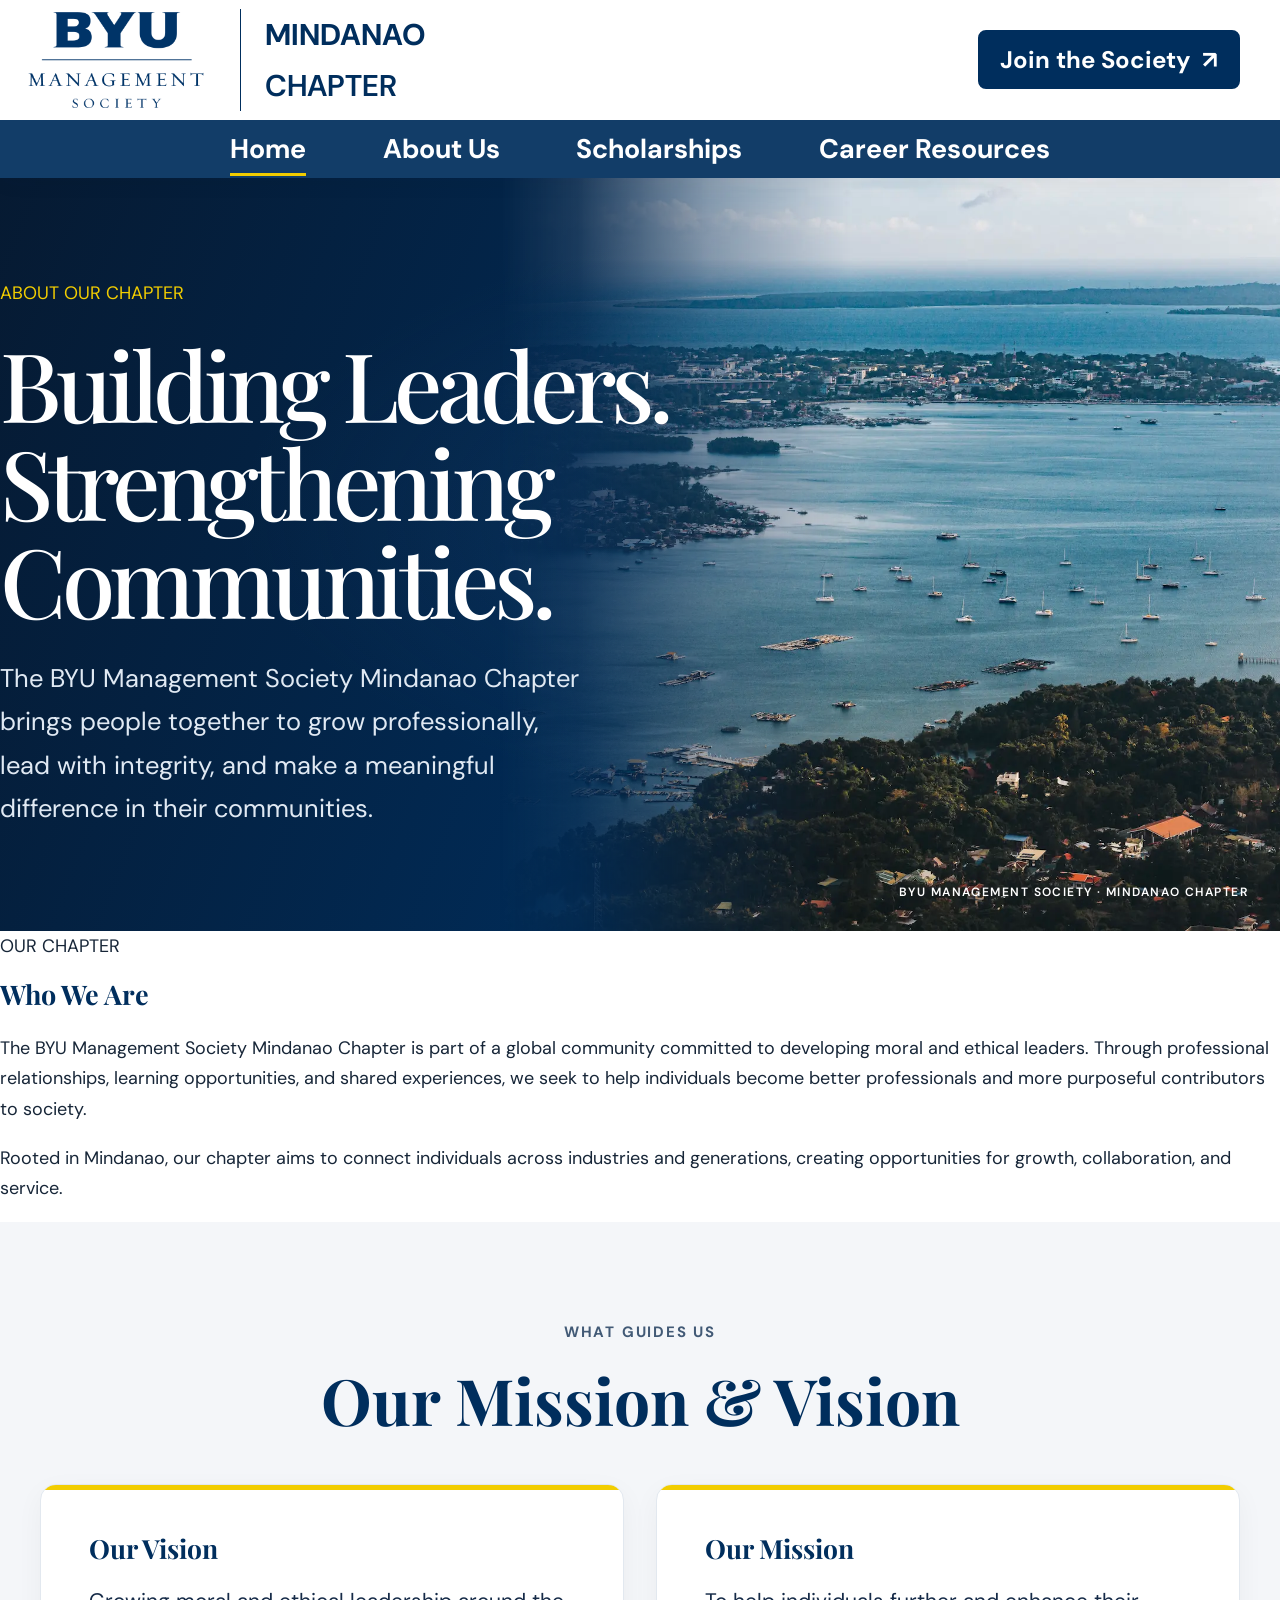
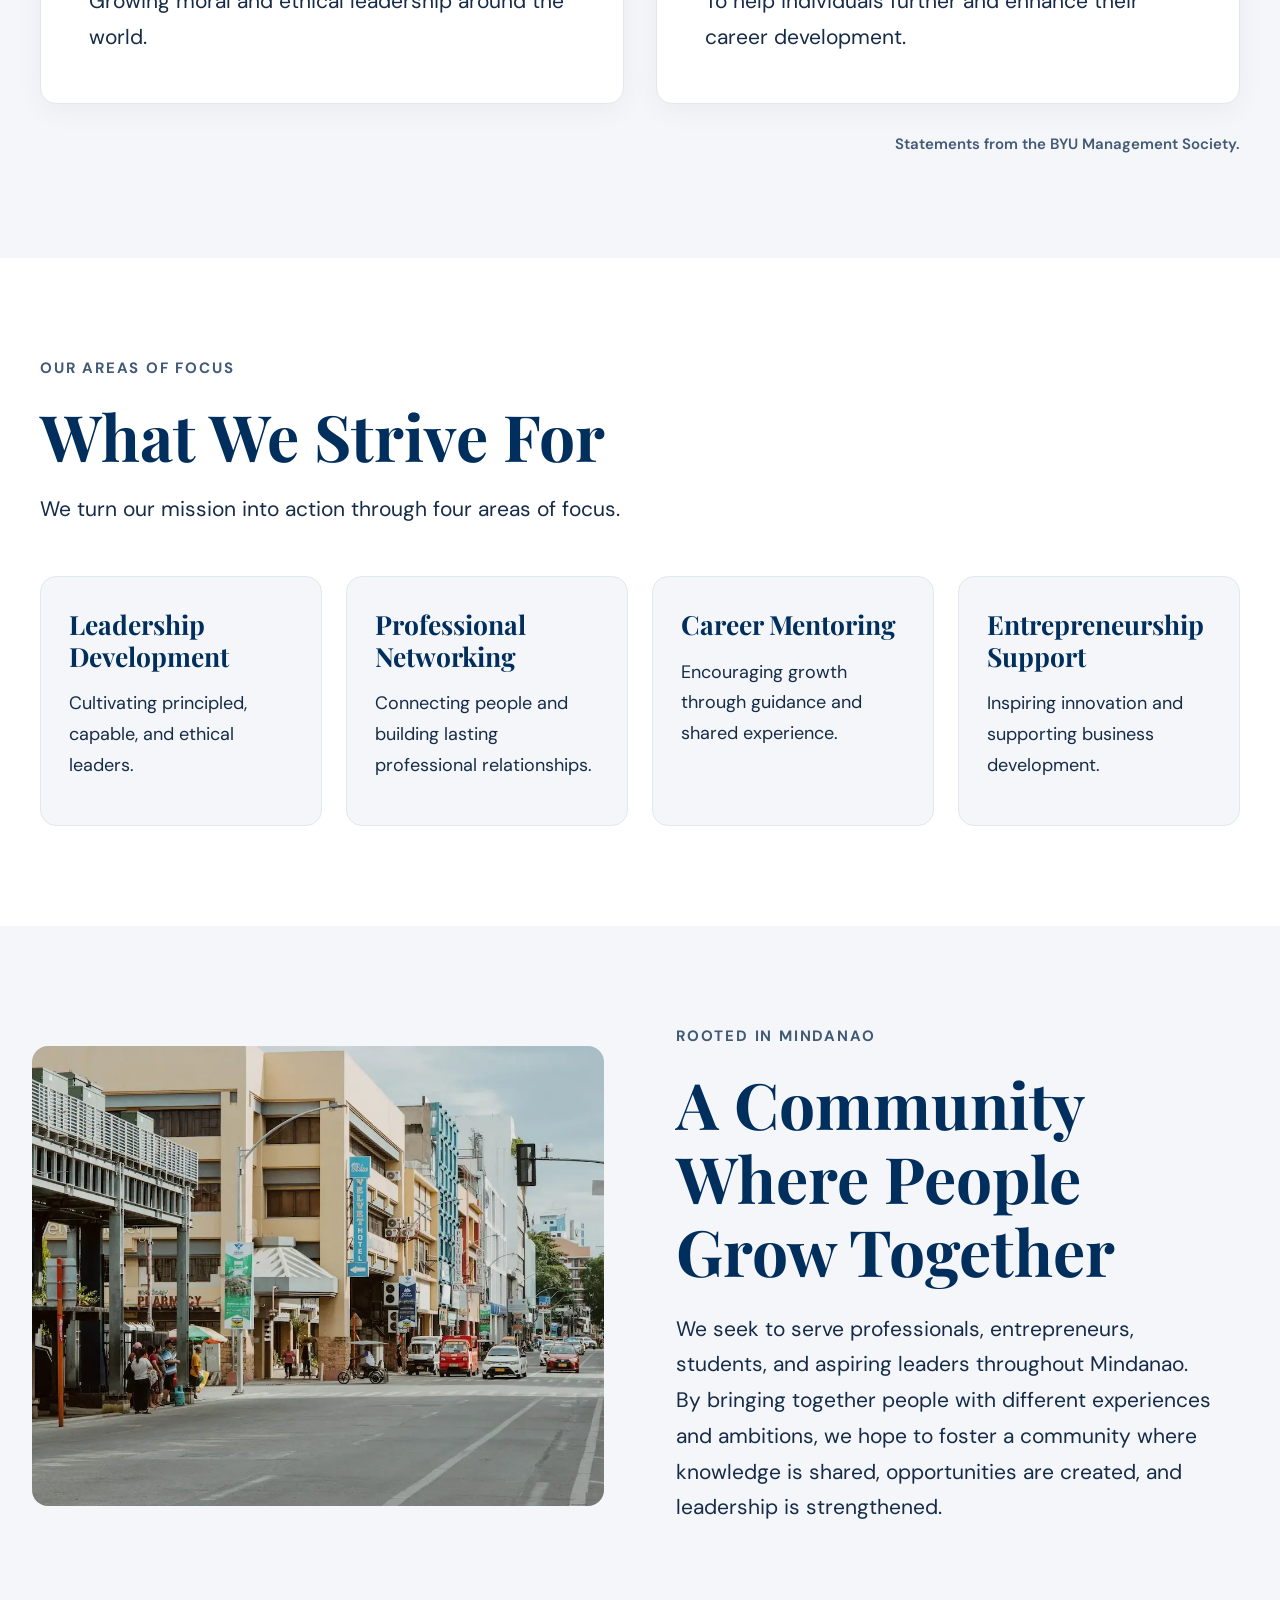
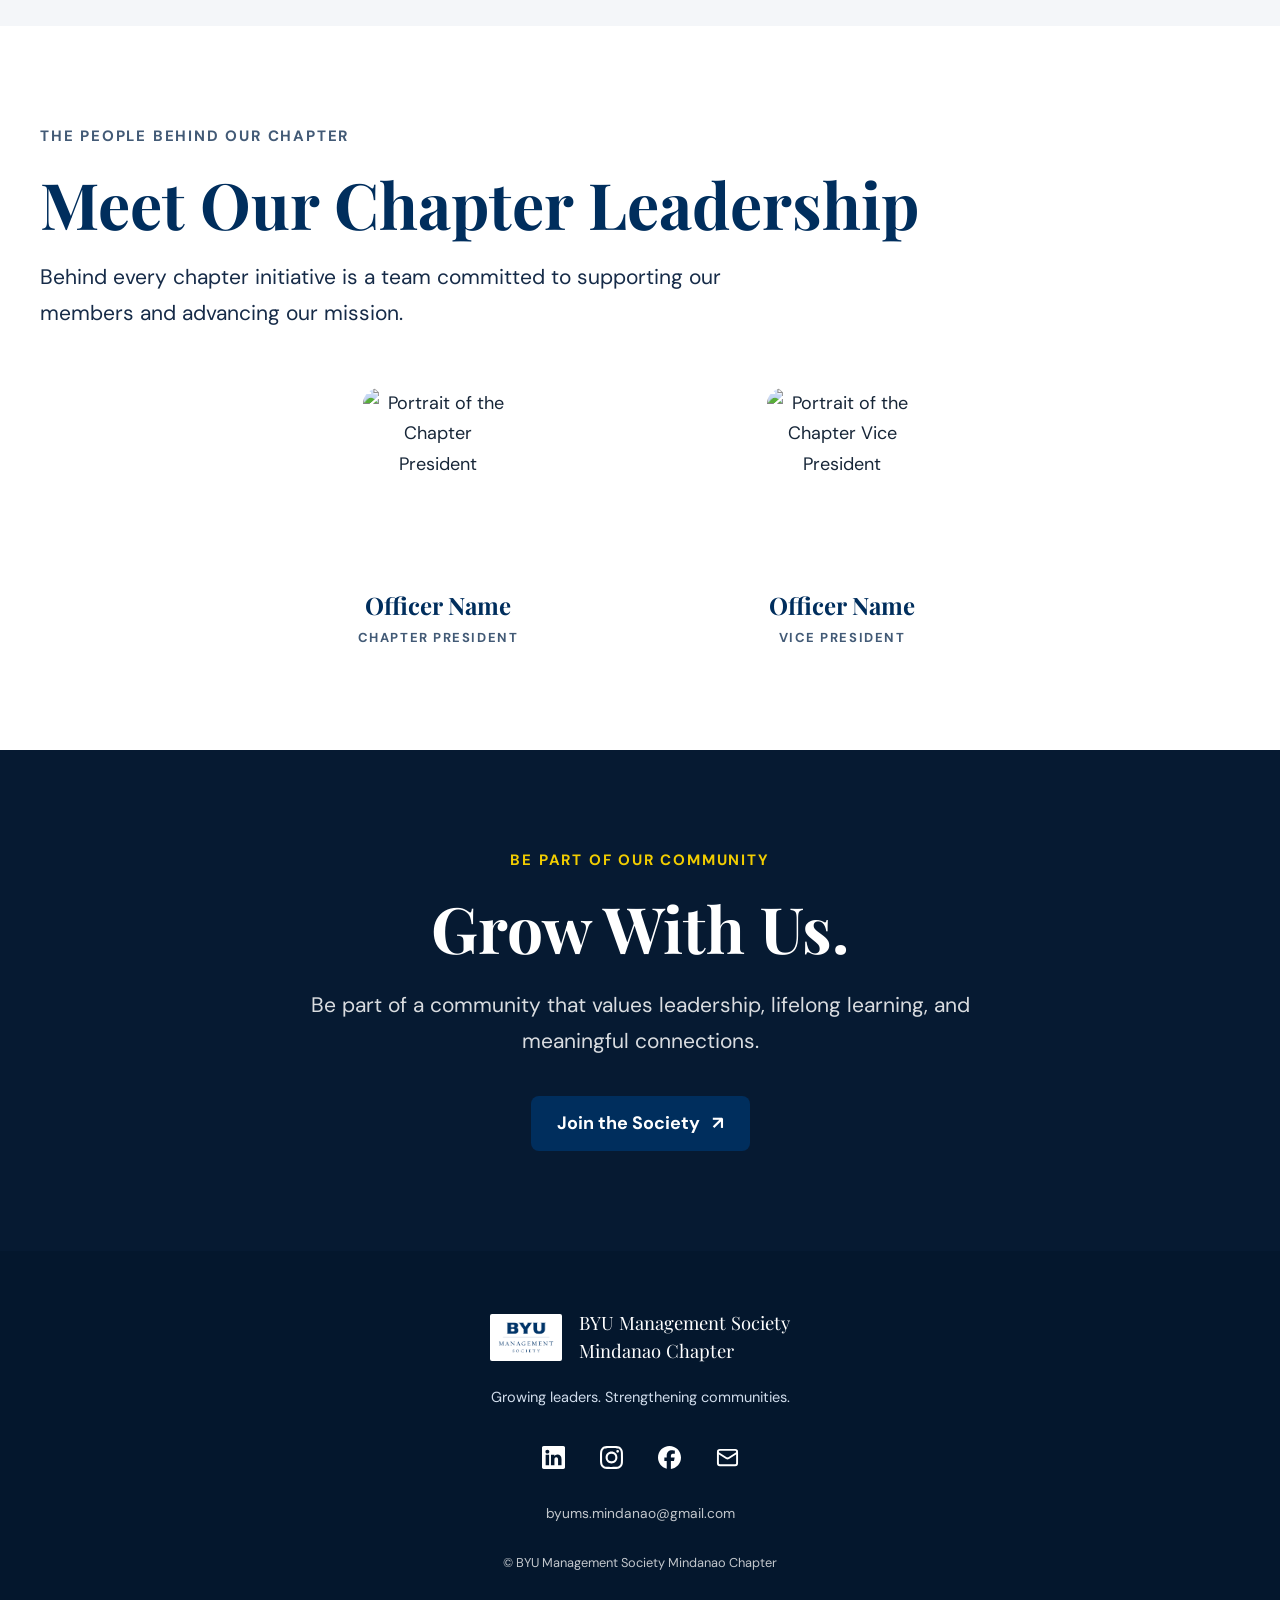
==== about.html @ 74b7713f "Updated About Us page" ====
<!DOCTYPE html>
<html lang="en">
<head>
    <meta charset="UTF-8">
    <meta name="viewport" content="width=device-width, initial-scale=1.0">
    <meta name="description" content="Learn about the BYU Management Society Mindanao Chapter, our mission, community, and leadership.">
    <meta name="author" content="BYU Management Society Mindanao Chapter">

    <title>About Us | BYU Management Society Mindanao Chapter</title>

    <link rel="preconnect" href="https://fonts.googleapis.com">
    <link rel="preconnect" href="https://fonts.gstatic.com" crossorigin>
    <link href="https://fonts.googleapis.com/css2?family=DM+Sans:wght@400;500;600;700&family=Playfair+Display:wght@500;600;700&display=swap" rel="stylesheet">

    <link rel="stylesheet" href="css/style.css">
    <link rel="stylesheet" href="css/about.css">
</head>

<body>

    <header class="site-header">

    <!-- BRAND ROW -->
    <div class="nav-container">
      <div class="brand-row">

        <a class="brand" href="index.html" aria-label="Mindanao Chapter home">
          <img
            src="assets/management-society-blue-vertical.png"
            alt="BYU Management Society"
            width="132"
          >
        </a>

        <div class="chapter-identity" aria-label="Mindanao Chapter">
          <span class="chapter-name">MINDANAO</span>
          <span class="chapter-label">CHAPTER</span>
        </div>

        <a
          class="button button-primary join-button"
          href="https://byumsasiapacific.com/join/"
          target="_blank"
          rel="noopener noreferrer"
        >
          Join the Society
          <span class="button-arrow" aria-hidden="true">↗</span>
        </a>

      </div>
    </div>

    <!-- NAVIGATION ROW -->
    <div class="navigation-bar">
      <div class="container">
        <nav class="main-nav" aria-label="Main navigation">
          <a href="index.html" aria-current="page">Home</a>
          <a href="about.html">About Us</a>
          <a href="scholarships.html">Scholarships</a>
          <a href="resources.html">Career Resources</a>
        </nav>
      </div>
    </div>

  </header>
    <main>

        <!-- ABOUT HERO -->
        <section class="about-hero" aria-labelledby="about-hero-title">
            <div class="about-hero-content">
                <p class="section-eyebrow">ABOUT OUR CHAPTER</p>

                <h1 id="about-hero-title">
                    Building Leaders. Strengthening Communities.
                </h1>

                <p>
                    The BYU Management Society Mindanao Chapter brings people
                    together to grow professionally, lead with integrity,
                    and make a meaningful difference in their communities.
                </p>
            </div>

            <figure class="about-hero-image">
                <img
                    src="assets/about-us-hero.webp"
                    alt="Aerial view of a coastal city with boats along the shoreline"
                    width="1920"
                    height="1280"
                    fetchpriority="high"
                >

                <figcaption>
                    BYU MANAGEMENT SOCIETY · MINDANAO CHAPTER
                </figcaption>
            </figure>
        </section>

        <!-- WHO WE ARE -->
        <section class="who-we-are" aria-labelledby="who-we-are-title">
            <div class="who-we-are-content">
                <p class="section-eyebrow">OUR CHAPTER</p>

                <h2 id="who-we-are-title">Who We Are</h2>

                <p>
                    The BYU Management Society Mindanao Chapter is part of a global
                    community committed to developing moral and ethical leaders.
                    Through professional relationships, learning opportunities,
                    and shared experiences, we seek to help individuals become
                    better professionals and more purposeful contributors to society.
                </p>

                <p>
                    Rooted in Mindanao, our chapter aims to connect individuals
                    across industries and generations, creating opportunities
                    for growth, collaboration, and service.
                </p>
            </div>
        </section>

        <!-- MISSION & VISION -->
        <section class="mission-vision" aria-labelledby="mission-vision-title">
            <div class="mission-vision-heading">
                <p class="section-eyebrow">WHAT GUIDES US</p>

                <h2 id="mission-vision-title">Our Mission &amp; Vision</h2>
            </div>

            <div class="mission-vision-grid">

                <article class="mission-card">
                    <h3>Our Vision</h3>

                    <p>
                        Growing moral and ethical leadership around the world.
                    </p>
                </article>

                <article class="vision-card">
                    <h3>Our Mission</h3>

                    <p>
                        To help individuals further and enhance their career development.
                    </p>
                </article>

            </div>

            <p class="mission-vision-attribution">
                Statements from the BYU Management Society.
            </p>
        </section>

        <!-- WHAT WE STRIVE FOR -->
        <section class="chapter-focus" aria-labelledby="chapter-focus-title">
            <div class="chapter-focus-heading">
                <p class="section-eyebrow">OUR AREAS OF FOCUS</p>

                <h2 id="chapter-focus-title">What We Strive For</h2>

                <p>
                    We turn our mission into action through four areas of focus.
                </p>
            </div>

            <div class="chapter-focus-grid">

                <article class="focus-card">
                    <h3>Leadership Development</h3>

                    <p>
                        Cultivating principled, capable, and ethical leaders.
                    </p>
                </article>

                <article class="focus-card">
                    <h3>Professional Networking</h3>

                    <p>
                        Connecting people and building lasting professional relationships.
                    </p>
                </article>

                <article class="focus-card">
                    <h3>Career Mentoring</h3>

                    <p>
                        Encouraging growth through guidance and shared experience.
                    </p>
                </article>

                <article class="focus-card">
                    <h3>Entrepreneurship Support</h3>

                    <p>
                        Inspiring innovation and supporting business development.
                    </p>
                </article>

            </div>
        </section>

        <!-- OUR COMMUNITY -->
        <section class="our-community" aria-labelledby="community-title">
            <div class="community-image">
                <img
                    src="assets/our-community.webp"
                    alt="A bustling urban street scene in Davao City, Philippines"
                    width="1200"
                    height="800"
                    loading="lazy"
                >
            </div>

            <div class="community-content">
                <p class="section-eyebrow">ROOTED IN MINDANAO</p>

                <h2 id="community-title">
                    A Community Where People Grow Together
                </h2>

                <p>
                    We seek to serve professionals, entrepreneurs, students,
                    and aspiring leaders throughout Mindanao. By bringing
                    together people with different experiences and ambitions,
                    we hope to foster a community where knowledge is shared,
                    opportunities are created, and leadership is strengthened.
                </p>
            </div>
        </section>

        <!-- CHAPTER LEADERSHIP -->
        <section class="chapter-leadership" aria-labelledby="leadership-title">
            <div class="leadership-heading">
                <p class="section-eyebrow">THE PEOPLE BEHIND OUR CHAPTER</p>

                <h2 id="leadership-title">Meet Our Chapter Leadership</h2>

                <p>
                    Behind every chapter initiative is a team committed to
                    supporting our members and advancing our mission.
                </p>
            </div>

            <div class="leadership-grid">

                <article class="officer-card">
                    <img
                        src="assets/officer-president.webp"
                        alt="Portrait of the Chapter President"
                        width="600"
                        height="750"
                        loading="lazy"
                    >

                    <h3>Officer Name</h3>

                    <p class="officer-position">CHAPTER PRESIDENT</p>
                </article>

                <article class="officer-card">
                    <img
                        src="assets/officer-vice-president.webp"
                        alt="Portrait of the Chapter Vice President"
                        width="600"
                        height="750"
                        loading="lazy"
                    >

                    <h3>Officer Name</h3>

                    <p class="officer-position">VICE PRESIDENT</p>
                </article>

            </div>
        </section>

        <!-- JOIN CTA -->
        <section class="about-cta" aria-labelledby="about-cta-title">
            <div class="about-cta-content">
                <p class="section-eyebrow">BE PART OF OUR COMMUNITY</p>

                <h2 id="about-cta-title">Grow With Us.</h2>

                <p>
                    Be part of a community that values leadership,
                    lifelong learning, and meaningful connections.
                </p>

                <a
                    class="button button-primary"
                    href="https://byumsasiapacific.com/join/"
                    target="_blank"
                    rel="noopener noreferrer"
                >
                    Join the Society
                    <span class="button-arrow" aria-hidden="true">↗</span>
                </a>
            </div>
        </section>

    </main>

    <!-- SHARED SITE FOOTER -->
    <footer class="site-footer">
        <div class="container footer-content">

            <a class="footer-brand" href="index.html">
                <img
                    src="assets/management-society-blue-vertical.png"
                    alt=""
                    width="100"
                    loading="lazy"
                >

                <span>
                    BYU Management Society<br>
                    Mindanao Chapter
                </span>
            </a>

            <p class="footer-message">
                Growing leaders. Strengthening communities.
            </p>

            <div class="social-links" aria-label="Social media and contact">

                <a
                    href="https://www.linkedin.com/company/mindanao-chapter-byu-management-society/"
                    target="_blank"
                    rel="noopener noreferrer"
                    aria-label="LinkedIn"
                    title="LinkedIn"
                >
                    <img src="assets/icons/linkedin.svg" alt="" width="24" height="24">
                </a>

                <a
                    href="https://www.instagram.com/byums.mindanao/"
                    target="_blank"
                    rel="noopener noreferrer"
                    aria-label="Instagram"
                    title="Instagram"
                >
                    <img src="assets/icons/instagram.svg" alt="" width="24" height="24">
                </a>

                <a
                    href="https://www.facebook.com/profile.php?id=61593278332912"
                    target="_blank"
                    rel="noopener noreferrer"
                    aria-label="Facebook"
                    title="Facebook"
                >
                    <img src="assets/icons/facebook.svg" alt="" width="24" height="24">
                </a>

                <a
                    href="mailto:byums.mindanao@gmail.com"
                    aria-label="Email the Mindanao Chapter"
                    title="Email"
                >
                    <img src="assets/icons/mail.svg" alt="" width="24" height="24">
                </a>

            </div>

            <p class="footer-email">
                <a href="mailto:byums.mindanao@gmail.com">
                    byums.mindanao@gmail.com
                </a>
            </p>

            <p class="copyright">
                © <span id="current-year"></span>
                BYU Management Society Mindanao Chapter
            </p>

        </div>
    </footer>

</body>
</html>
---- css/style.css ----
/* 
   1. DESIGN FOUNDATION
*/

@import url('https://fonts.googleapis.com/css2?family=DM+Sans:wght@400;500;600;700&family=Playfair+Display:wght@500;600;700;800&display=swap');

:root {
    /* Brand colors */
    --color-navy: #002E5D;
    --color-deep-navy: #061A32;
    --color-light-navy: #123D68;
    --color-gold: #F2CD00;
    --color-light-accent-blue: #5B7F95;

    /* Text colors */
    --color-text: #172638;
    --color-muted: #162b48;
    --color-slate: #425A76;
    --color-white: #FFFFFF;

    /* Backgrounds and borders */
    --color-background: #FFFFFF;
    --color-light-background: #F4F6F9;
    --color-pale-blue: #EDF3F8;
    --color-border: #E2E8EF;

    /* Typography */
    --font-body: 'DM Sans', sans-serif;
    --font-heading: 'Playfair Display', serif;

    /* Layout */
    --container-width: 1200px;
    --page-gutter: 32px;

    /* Shape and motion */
    --radius-small: 8px;
    --radius-medium: 16px;
    --transition: 220ms ease;
}


/* 
   2. GLOBAL RESET
    */

*,
*::before,
*::after {
    box-sizing: border-box;
}

html {
    scroll-behavior: smooth;
}

body {
    margin: 0;
    background: var(--color-background);
    color: var(--color-text);
    font-family: var(--font-body);
    font-size: 18px;
    line-height: 1.7;
    -webkit-font-smoothing: antialiased;
}

img {
    display: block;
    max-width: 100%;
    height: auto;
}

a {
    color: inherit;
    text-decoration: none;
}

button,
input,
textarea,
select {
    font: inherit;
}

button,
a {
    -webkit-tap-highlight-color: transparent;
}

h1,
h2,
h3,
h4,
h5,
h6 {
    margin-top: 0;
    color: var(--color-navy);
    font-family: var(--font-heading);
    font-weight: 700;
    line-height: 1.15;
}

p {
    margin-top: 0;
}

::selection {
    background: var(--color-gold);
    color: var(--color-deep-navy);
}


/* 
   3. SHARED LAYOUT
 */

.container {
    width: min(
        var(--container-width),
        calc(100% - var(--page-gutter) * 2)
    );
    margin-inline: auto;
}

.section {
    padding-block: 100px;
}

.eyebrow,
.section-number,
.section-label,
.section-kicker,
.card-kicker,
.marker-label {
    font-family: var(--font-body);
    font-size: 15px;
    font-weight: 700;
    line-height: 1.4;
    letter-spacing: 0.12em;
    text-transform: uppercase;
}

.section-heading {
    margin-bottom: 24px;
    font-size: clamp(3rem, 5vw, 4rem);
}

.section-heading-description {
    max-width: 760px;
    color: var(--color-muted);
    font-size: 21px;
    line-height: 1.7;
}


/* 
   4. SHARED BUTTONS AND LINKS
*/

.button {
    display: inline-flex;
    align-items: center;
    justify-content: center;
    gap: 12px;
    min-height: 54px;
    padding: 14px 24px;
    border: 2px solid transparent;
    border-radius: var(--radius-small);
    font-size: 18px;
    font-weight: 700;
    line-height: 1.3;
    text-align: center;
    cursor: pointer;
    transition:
        background-color var(--transition),
        color var(--transition),
        border-color var(--transition),
        transform var(--transition);
}

.button:hover {
    transform: translateY(-2px);
}

.button:focus-visible,
a:focus-visible,
button:focus-visible {
    outline: 3px solid var(--color-gold);
    outline-offset: 4px;
}

.button-primary {
    background: var(--color-navy);
    color: var(--color-white);
}

.button-primary:hover {
    background: var(--color-light-navy);
}

.button-light {
    background: var(--color-white);
    color: var(--color-navy);
}

.button-light:hover {
    background: var(--color-pale-blue);
}

.button-arrow {
    display: inline-block;
    transition: transform var(--transition);
}

.button:hover .button-arrow {
    transform: translateX(4px);
}

.text-link,
.hero-text-link {
    display: inline-flex;
    align-items: center;
    gap: 8px;
    font-size: 18px;
    font-weight: 700;
    text-underline-offset: 5px;
    text-decoration-thickness: 2px;
}

.text-link {
    color: var(--color-navy);
    text-decoration: underline;
}

.text-link:hover {
    color: var(--color-light-navy);
}

/* 
   5. SITE HEADER & NAVIGATION
 */

.site-header {
  position: sticky;
  top: 0;
  z-index: 100;
  background: #FFFF;
  box-shadow: 0 3px 22px rgba(6, 26, 50, 0.055);
}

.nav-container {
    width: 100%;
    max-width: none;
    margin: 0;
    padding-left: 16px;
    padding-right: 40px;

    display: flex;
    align-items: center;
}

/* Brand logo — desktop size intentionally large */
.brand {
    display: flex;
    flex: 0 1 auto;
    align-items: center;
    min-width: 0;
}

.brand img {
    width: 200px;
    max-width: 100%;
    height: auto;
    object-fit: contain;
    object-position: center;
}

/* Main navigation */
.main-nav {
    display: flex;
    align-items: center;
    justify-content: center;
    gap: clamp(40px, 6vw, 80px);
}



.main-nav a {
    position: relative;
    display: inline-flex;
    align-items: center;
    padding-block: 10px;
    color: var(--color-white);
    font-family: var(--font-body);
    font-size: 27px;
    font-weight: 700;
    line-height: 1.4;
    white-space: nowrap;
    transition: color var(--transition);
}

/* Gold animated underline bars — KEEP THESE */
.main-nav a::after {
    position: absolute;
    right: 0;
    bottom: 2px;
    left: 0;
    height: 3px;
    background: var(--color-gold);
    content: "";
    transform: scaleX(0);
    transform-origin: left;
    transition: transform var(--transition);
}

.main-nav a:hover,
.main-nav a:focus-visible,
.main-nav a[aria-current="page"] {
    color: var(--color-white);
}

.main-nav a:hover::after,
.main-nav a:focus-visible::after,
.main-nav a[aria-current="page"]::after {
    transform: scaleX(1);
}

/* Join button in the navigation */
.join-button {
    display: inline-flex;
    flex: 0 0 auto;
    align-items: center;
    justify-content: center;
    min-height: 48px;
    padding: 12px 20px;
    border: 2px solid var(--color-navy);
    border-radius: var(--radius-small);
    background: var(--color-navy);
    color: var(--color-white);
    font-family: var(--font-body);
    font-size: 24px;
    font-weight: 700;
    line-height: 1.3;
    text-align: center;
    white-space: nowrap;
    transition:
        background-color var(--transition),
        color var(--transition),
        border-color var(--transition),
        transform var(--transition);
}

.join-button:hover {
    transform: translateY(-2px);
    border-color: var(--color-gold);
    background: var(--color-gold);
    color: var(--color-deep-navy);
}

.brand-row {
    display: flex;
    align-items: center;
    width: 100%;
}

.chapter-identity {
    display: flex;
    flex-direction: column;
}

.join-button {
    margin-left: auto;
}

.navigation-bar {
    background: var(--color-light-navy);
}

.chapter-identity {
    display: flex;
    flex-direction: column;
    border-left: 1px solid var(--color-navy);
    padding-left: 24px;
    margin-left: 24px;
    height: 100%;
}

.chapter-name {
    font-size: 30px;
    font-weight: 700;
    color: var(--color-navy);
}

.chapter-label {
    font-size: 30px;
    font-weight: 600;
    color: var(--color-navy);
}
/* 
   6. HERO SECTION
 */



/* HERO */

.hero {
    position: relative;
    isolation: isolate;
    overflow: hidden;
    background:
        radial-gradient(
            ellipse at 77% 43%,
            rgba(34, 76, 118, 0.35),
            transparent 54%
        ),
        linear-gradient(
            112deg,
            var(--color-deep-navy) 0%,
            var(--color-navy) 65%,
            #0A2C50 100%
        );
    color: var(--color-white);
}

.hero-layout {
    position: relative;
    display: flex;
    align-items: center;
    min-height: 670px;
    padding-block: 70px;
}

.hero-content {
    position: relative;
    z-index: 2;
    width: 65%;
    min-width: 0;
    padding-block: 18px;
    animation: hero-enter 0.75s ease both;
}

.hero .eyebrow {
    margin-bottom: 27px;
    color: var(--color-gold);
}

.hero h1 {
    display: flex;
    flex-direction: column;
    align-items: flex-start;
    margin: 0;
    color: var(--color-white);
    font-family: var(--font-heading);
    font-size: clamp(4.5rem, 8.1vw, 7.5rem);
    font-weight: 500;
    line-height: 0.99;
    letter-spacing: -0.065em;
    overflow-wrap: break-word;
}

.hero h1 span {
    display: block;
}



.hero-tagline {
    max-width: 580px;
    margin: 28px 0 0;
    color: var(--color-white);
    font-size: clamp(1.25rem, 2vw, 1.7rem);
    font-weight: 600;
    line-height: 1.45;
}

.hero-tagline {
  color: var(--color-white);
}

.hero-tagline span {
  color: var(--color-gold);
}


.hero-description {
    max-width: 580px;
    margin: 23px 0 31px;
    color: #E0E9F3;
    font-size: 1.6rem;
    line-height: 1.8;
}

.hero-actions {
    display: flex;
    flex-wrap: wrap;
    align-items: center;
    gap: 24px;
    margin-top: 0;
}

.hero .button-light {
    font-size: 1.35rem;
    padding: 17px 28px;
}

.hero .button-primary {
    background: var(--color-gold);
    color: var(--color-deep-navy);
}

.hero .button-primary:hover {
    border-color: var(--color-white);
    background: var(--color-white);
    color: var(--color-deep-navy);
}

.hero .button-light {
    transition:
        background-color 220ms ease,
        color 220ms ease,
        border-color 220ms ease,
        box-shadow 220ms ease;
}

.hero .button-light:hover {
    background-color: var(--color-deep-navy);
    border-color: var(--color-gold);
    color: var(--color-gold);
    box-shadow: 0 0 18px rgba(212, 175, 55, 0.3);
}

.hero-text-link {
    display: inline-flex;
    align-items: center;
    gap: 9px;
    min-height: 48px;
    color: var(--color-white);
    font-size: 1.35rem;
    font-weight: 600;
    transition: color 0.2s ease;
}

.hero-text-link span {
    transition: transform 220ms ease;
}

.hero-text-link:hover {
    color: var(--color-gold);
}

.hero-text-link:hover span {
    transform: translateX(4px);
}
/* Mount Apo artwork */

.hero-visual {
    position: absolute;
    inset-block: 0;
    right: -32px;
    z-index: 1;
    width: 61%;
    overflow: hidden;
    pointer-events: none;
}

.hero-visual img {
    width: 100%;
    height: 100%;
    object-fit: cover;
    object-position: center 45%;
    -webkit-mask-image: linear-gradient(
        to right,
        transparent 0%,
        rgba(0, 0, 0, 0.12) 10%,
        rgba(0, 0, 0, 0.65) 27%,
        #000000 45%
    );
    mask-image: linear-gradient(
        to right,
        transparent 0%,
        rgba(0, 0, 0, 0.12) 10%,
        rgba(0, 0, 0, 0.65) 27%,
        #000000 45%
    );
    -webkit-mask-size: 100% 100%;
    mask-size: 100% 100%;
}

/* Location label, when kept inside the hero */

.hero-location {
    position: absolute;
    right: 32px;
    bottom: 28px;
    z-index: 5;
    display: flex;
    align-items: center;
    gap: 12px;
    color: #FFFFFF;
    font-size: 0.72rem;
    font-weight: 600;
    letter-spacing: 0.12em;
    text-transform: uppercase;
    opacity: 1;
    visibility: visible;
}

.location-line {
    display: inline-block;
    flex-shrink: 0;
    width: 35px;
    height: 2px;
    background: var(--color-gold);
}


/* 
   7. INTRODUCTION SECTION
 */

.intro {
    background: var(--color-white);
}

.intro-layout {
    display: grid;
    grid-template-columns: minmax(0, 1fr) minmax(0, 1.1fr);
    align-items: center;
    gap: 72px;
}

.intro-copy {
    min-width: 0;
}

.intro .eyebrow,
.intro .section-label {
    margin-bottom: 20px;
    color: var(--color-slate);
}

.intro h2 {
    margin-bottom: 28px;
    color: var(--color-navy);
    font-size: clamp(3rem, 5vw, 4rem);
}

.intro-copy p {
    margin-bottom: 24px;
    color: var(--color-text);
    font-size: 26px;
    line-height: 1.75;
}

.intro-copy .text-link:hover {
    color: var(--color-gold);
}

.intro-copy p:last-child {
    margin-bottom: 0;
}

.intro-photo {
    min-width: 0;
}

.intro-photo img {
    width: 100%;
    height: auto;
    border-radius: var(--radius-medium);
    object-fit: cover;
}

.intro-photo figcaption {
    margin-top: 14px;
    color: #374151;
    font-size: 20px;
    line-height: 1.6;
}



/* 
   8. FEATURED SECTION & CARDS
*/

.featured {
    background: var(--color-light-background);
}

.section-heading {
    margin-bottom: 36px;
}

.featured .section-heading-description {
    margin-bottom: 52px;
    font-size: 28px;
    line-height: 1.6;
}


.feature-grid {
    display: grid;
    grid-template-columns: repeat(3, minmax(0, 1fr));
    gap: 32px;
}

.feature-card {
    display: flex;
    flex-direction: column;
    align-items: flex-start;
    min-width: 0;
    padding: 42px;
    border: 1px solid var(--color-border);
    border-radius: var(--radius-medium);
    background: var(--color-white);
    transition:
        transform var(--transition),
        box-shadow var(--transition),
        border-color var(--transition);
}

.card-icon {
    display: grid;
    width: 68px;
    height: 68px;
    margin-bottom: 30px;
    place-items: center;
    border-radius: var(--radius-small);
    background: var(--color-pale-blue);
    color: var(--color-navy);
}


.feature-card:hover {
    transform: translateY(-5px);
    border-color: var(--color-gold);
    box-shadow: 0 16px 36px rgb(6 26 50 / 9%);
}


.card-kicker {
    margin-bottom: 14px;
    color: var(--color-navy);
}

.feature-card h3 {
    margin-bottom: 18px;
    color: var(--color-navy);
    font-size: 32px;
    line-height: 1.2;
}

.feature-card p {
    margin-bottom: 24px;
    color: var(--color-text);
    font-size: 24px;
    line-height: 1.75;
}

.feature-card .text-link {
    margin-top: auto;
    font-size: 24px;
    font-weight: 600;
    gap: 10px;
}


.feature-card .text-link {
    margin-top: auto;
    transition:
        color 220ms ease,
        text-shadow 220ms ease;
}

.feature-card .text-link:hover {
    color: var(--color-gold);
    text-shadow: 0 0 10px rgb(242 205 0 / 45%);
}

/*
   9. SPOTLIGHT SECTION
 */

.spotlight {
    overflow: hidden;
    background: var(--color-deep-navy);
    color: var(--color-white);
}

/* Editorial heading */
.spotlight-heading {
    display: flex;
    align-items: flex-start;
    justify-content: space-between;
    gap: 32px;
    margin-bottom: 52px;
}

.spotlight-heading .spotlight-marker {
    margin: 28px 0 0;
    color: var(--color-gold);
}

.marker-label {
    display: inline-block;
    font-size: clamp(2rem, 4vw, 3.5rem);
    font-weight: 700;
    letter-spacing: 0.04em;
    line-height: 1;
    text-transform: uppercase;
}


.spotlight-heading > .eyebrow {
    display: flex;
    align-items: center;
    justify-content: flex-start;
    gap: 12px;
    margin-right: 0;
    text-align: left;
    color: var(--color-white);
    font-size: clamp(3rem, 5vw, 4.5rem);
    font-weight: 700;
    letter-spacing: 0.04em;
    line-height: 1.2;
}

.spotlight-heading > .eyebrow::before {
    content: "";
    display: inline-block;
    flex: 0 0 42px;
    height: 3px;
    background: var(--color-gold);
}


.spotlight-heading .spotlight-marker {
    transform: translateY(130px);
}

/* Main two-column composition */
.spotlight-layout {
    display: grid;
    grid-template-columns: minmax(0, 0.9fr) minmax(0, 1fr);
    align-items: center;
    width: 100%;
    margin-inline: auto;
    gap: 72px;
}

.spotlight-image {
    min-width: 0;
}

.spotlight-image img {
    display: block;
    width: 100%;
    height: auto;
    border-radius: var(--radius-medium);
    object-fit: cover;
}

/* Scholarship copy */
.spotlight-copy {
    min-width: 0;
}

.spotlight h2 {
    margin-bottom: 24px;
    color: var(--color-white);
    font-size: clamp(3rem, 5vw, 4rem);
    line-height: 1.12;
}

.spotlight h2 span {
    color: var(--color-gold);
}

.spotlight-copy p {
    margin-bottom: 28px;
    color: var(--color-white);
    font-size: 1.375rem;
    line-height: 1.8;
}

/* Refined CTA using the existing button styles */
.spotlight-copy .button {
    margin-top: 4px;
    transition:
        transform 220ms ease,
        box-shadow 220ms ease;
}

.spotlight-copy .button:hover {
    transform: translateY(-2px);
}

/* Responsive adjustments */
@media (max-width: 900px) {
    .spotlight-layout {
        gap: 40px;
    }

    .spotlight-heading {
        margin-bottom: 40px;
    }

    .spotlight-copy p {
        font-size: 1rem;
        line-height: 1.75;
    }
}

@media (max-width: 640px) {
    .spotlight-heading {
        gap: 20px;
        margin-bottom: 32px;
    }

    .spotlight-heading .spotlight-marker {
        margin-top: 12px;
    }

    .marker-label {
        font-size: clamp(1.25rem, 5vw, 2rem);
        letter-spacing: 0.02em;
    }

    .spotlight-heading > .eyebrow {
        max-width: 55%;
        font-size: clamp(1.25rem, 5vw, 1.8rem);
    }

    .spotlight-layout {
        grid-template-columns: minmax(0, 1fr);
        gap: 32px;
    }

    .spotlight h2 {
        margin-bottom: 20px;
        font-size: clamp(2.25rem, 9vw, 3rem);
    }

    .spotlight-copy p {
        margin-bottom: 24px;
    }
}

@media (prefers-reduced-motion: reduce) {
    .spotlight-copy .button {
        transition: none;
    }

    .spotlight-copy .button:hover {
        transform: none;
    }
}
.spotlight-copy .button-primary:hover {
    background-color: var(--color-gold);
    color: var(--color-deep-navy);
}


/* EDUCATION SECTION */
.education-section {
    overflow: hidden;
    background: var(--color-deep-navy);
    color: var(--color-white);
}

.education-layout {
    display: grid;
    grid-template-columns: 50px minmax(0, 1.15fr) minmax(0, 0.9fr);
    align-items: center;
    gap: 48px;
}
.education-section {
    padding-block: 120px;
}

.education-image img {
    display: block;
    width: 100%;
    height: 520px;
    object-fit: cover;
    border-radius: var(--radius-medium);
}

.education-marker {
    display: flex;
    flex-direction: column;
    align-items: center;
    margin-left: -50px;
    color: var(--color-gold);
    font-size: clamp(2rem, 3.5vw, 3.5rem);
    font-weight: 800;
    line-height: 0.95;
    text-shadow: 0 4px 18px rgba(242, 205, 0, 0.18);
    opacity: 0.82;
    gap: 16px;
}

.education-image,
.education-copy {
    min-width: 0;
}

.education-image img {
    display: block;
    width: 100%;
    height: auto;
    border-radius: var(--radius-medium);
    object-fit: cover;
}

.education-copy .eyebrow {
    color: var(--color-gold);
}

.education-copy h2 {
    margin-bottom: 24px;
    color: var(--color-white);
    font-size: clamp(3rem, 5vw, 4.5rem);
    line-height: 1.12;
}

.education-copy h2 span {
    color: var(--color-gold);
}

.education-copy p {
    margin-bottom: 28px;
    color: var(--color-white);
    font-size: 1.25rem;
    line-height: 1.8;
}

.education-copy .button-primary:hover {
    background-color: var(--color-gold);
    color: var(--color-deep-navy);
    border-color: var(--color-gold);
}

/* 
   10. CAREER SPOTLIGHT SECTION
*/

.career-spotlight {
    background: var(--color-pale-blue);
}

.career-layout {
    display: grid;
    grid-template-columns: 50px minmax(0, 1.15fr) minmax(0, 0.9fr);
    align-items: center;
    gap: 64px;
}
.career-image {
    min-width: 0;
}

.career-image img {
    width: 100%;
    height: auto;
    border-radius: var(--radius-medium);
    object-fit: cover;
}

.career-copy {
    min-width: 0;
}

.career-copy .eyebrow,
.career-copy .section-kicker {
    margin-left: 0;
    color: var(--color-slate);
}
.career-copy .eyebrow {
    display: flex;
    align-items: center;
    gap: 14px;
}

.career-copy .eyebrow::before {
    content: "";
    display: inline-block;
    flex: 0 0 42px;
    height: 3px;
    background: var(--color-gold);
}

.career-copy h2 {
    margin-bottom: 28px;
    color: var(--color-navy);
    font-size: clamp(3rem, 5vw, 4.5rem);
}

.career-copy p {
    margin-bottom: 24px;
    color: var(--color-text);
    font-size:  1.375rem;
    line-height: 1.8;
}

/* Career Spotlight — Forage link */
.career-copy .text-link {
    margin-top: 12px;
    font-size: 1.5rem;
    font-weight: 700;
    color: var(--color-navy);
    text-decoration: underline;
    text-underline-offset: 6px;
    transition: color 220ms ease, text-shadow 220ms ease;
}

.career-copy .text-link:hover {
    color: var(--color-gold);
    text-shadow: 0 0 10px rgb(242 205 0 / 55%);
}

.career-copy .text-link span {
    display: inline-block;
    transition: transform 220ms ease;
}

.career-copy .text-link:hover span {
    transform: translateX(5px);
}

.career-marker {
    display: flex;
    flex-direction: column;
    align-items: center;
    margin-left: -50px;
    gap: 12px;
    color: #477889;
    font-size: clamp(2rem, 3.5vw, 3.5rem);
    font-weight: 800;
    line-height: 0.95;
    text-shadow: 0 4px 18px rgba(71, 120, 137, 0.18);
    opacity: 0.82;
}
/* 
   11. JOIN SECTION
 */

.join-section {
    background: var(--color-navy);
    color: var(--color-white);
}

.join-section {
    padding-block: 120px;
}

.join-layout {
    display: grid;
    grid-template-columns: minmax(0, 1fr) auto;
    align-items: center;
    gap: 48px;
}

.join-copy {
    min-width: 0;
}

.join-copy .eyebrow,
.join-copy .section-kicker {
    margin-bottom: 20px;
    color: var(--color-gold);
    font-size: 1.5rem;
}

.join-copy h2 {
    margin-bottom: 24px;
    color: var(--color-white);
    font-size: clamp(3.7rem, 4.5vw, 4rem);
}

.join-copy p {
    max-width: 760px;
    margin-bottom: 24px;
    color: #E0E9F3;
    font-size: 1.75rem;
    line-height: 1.9;
}

.join-cta {
    display: flex;
    flex-wrap: wrap;
    align-items: center;
    gap: 16px;
}

.join-section .join-button {
    font-size: 1.9rem;
    background: var(--color-white);
    border-color: var(--color-white);
    color: var(--color-deep-navy);
    transition: background-color 0.3s ease, color 0.3s ease, border-color 0.3s ease;
}

.join-section .join-button:hover {
    background: var(--color-gold);
    border-color: var(--color-gold);
    color: var(--color-deep-navy);
}
/* 
   12. SITE FOOTER
*/

/* FOOTER */

.site-footer {
  padding: 58px 0 28px;
  background: #04172D;
  color: var(--color-white);
  text-align: center;
}

.footer-content {
  display: flex;
  flex-direction: column;
  align-items: center;
  gap: 20px;
}

.footer-brand {
  display: inline-flex;
  align-items: center;
  justify-content: center;
  gap: 17px;
  text-align: left;
}

.footer-brand img {
  width: 72px;
  height: auto;
  padding: 5px;
  background: var(--color-white);
  border-radius: 2px;
}

.footer-brand span {
  font-family: var(--font-heading);
  font-size: 1.15rem;
  line-height: 1.55;
}

.footer-message {
  margin: 0;
  color: #D1DDEC;
  font-size: 0.91rem;
}

.social-links {
  display: flex;
  align-items: center;
  justify-content: center;
  gap: 12px;
  margin-top: 4px;
}

.social-links a {
  display: inline-flex;
  align-items: center;
  justify-content: center;
  width: 46px;
  height: 46px;
  border-radius: 50%;
  transition:
    background-color 0.2s ease,
    transform 0.2s ease;
}

.social-links a:hover {
  background: rgba(255, 255, 255, 0.12);
  transform: translateY(-3px);
}

.social-links img {
  width: 23px;
  height: 23px;
  object-fit: contain;
  filter: brightness(0) invert(1);
}

.footer-email,
.copyright,
.footer-disclaimer {
  margin: 0;
  color: rgba(255, 255, 255, 0.76);
  font-size: 0.86rem;
  line-height: 1.75;
}

.footer-email a {
  overflow-wrap: anywhere;
  transition: color 0.2s ease;
}

.footer-email a:hover {
  color: var(--color-gold);
}

.copyright {
  margin-top: 7px;
  font-size: 0.8rem;
}




/* 
   13. RESPONSIVE DESIGN
*/


/* ---------- LARGE TABLETS & SMALL LAPTOPS ---------- */

@media (max-width: 1100px) {

    :root {
        --page-gutter: 28px;
    }

    /* HEADER */

    .brand-row {
        gap: 20px;
    }

    .brand {
        flex: 0 1 auto;
    }

    .brand img {
        width: 115px;
    }

    .main-nav {
        gap: 18px;
    }

    .main-nav a {
        font-size: 16px;
    }

    .join-button {
        padding: 11px 16px;
        font-size: 15px;
        white-space: nowrap;
    }

    /* GENERAL LAYOUT */

    .hero-layout,
    .intro-layout,
    .spotlight-layout,
    .education-layout,
    .career-layout {
        gap: 44px;
    }

    .hero h1 {
        font-size: clamp(4.5rem, 8vw, 7rem);
    }

    .intro-copy p {
        font-size: 21px;
    }

    .feature-grid {
        gap: 20px;
    }

    .feature-card {
        padding: 28px;
    }

    .feature-card h3 {
        font-size: 28px;
    }

    .join-copy h2 {
        font-size: clamp(3rem, 5vw, 4rem);
    }

    .join-cta .button {
        font-size: 22px;
    }
}


/* ---------- TABLETS ---------- */

@media (max-width: 820px) {

    :root {
        --page-gutter: 24px;
    }

    /* HEADER */

    .nav-container {
        padding-block: 20px;
    }

    .brand-row {
        display: grid;
        grid-template-columns: auto minmax(0, 1fr);
        align-items: center;
        gap: 16px;
    }

    .brand img {
        width: 90px;
    }

    .chapter-identity {
        min-width: 0;
    }

    .join-button {
        grid-column: 1 / -1;
        justify-self: end;
        font-size: 16px;
    }

    .main-nav {
        display: flex;
        justify-content: center;
        flex-wrap: wrap;
        gap: 8px 24px;
    }

    .main-nav a {
        font-size: 16px;
    }

    /* GENERAL SECTIONS */

    .section {
        padding-block: 76px;
    }

    /* HERO */

    .hero {
        padding-block: 72px 80px;
    }

    .hero-layout {
        grid-template-columns: 1fr;
        gap: 40px;
    }

    .hero h1 {
        font-size: clamp(4rem, 11vw, 6.5rem);
    }

    .hero-tagline {
        font-size: clamp(1.8rem, 5vw, 2.5rem);
    }

    .hero-description {
        font-size: 19px;
    }

    .hero-visual {
        max-width: 650px;
        margin-inline: auto;
    }

    /* INTRODUCTION */

    .intro-layout {
        grid-template-columns: 1fr;
        gap: 36px;
    }

    .intro-copy p {
        font-size: 19px;
    }

    .intro-photo {
        max-width: 650px;
    }

    /* EDUCATION */

    .education-layout {
        grid-template-columns: 1fr;
        gap: 36px;
    }

    .education-image {
        max-width: 650px;
    }

    /* CAREER */

    .career-layout {
        grid-template-columns: 1fr;
        gap: 36px;
    }

    .career-image {
        max-width: 650px;
        order: 2;
    }

    /* FEATURE CARDS */

    .feature-grid {
        grid-template-columns: repeat(2, minmax(0, 1fr));
    }

    .feature-card {
        padding: 28px;
    }

    .feature-card h3 {
        font-size: 27px;
    }

    .feature-card p,
    .spotlight-copy p,
    .career-copy p {
        font-size: 18px;
    }

    /* JOIN SECTION */

    .join-layout {
        grid-template-columns: 1fr;
        gap: 28px;
    }

    .join-cta .button {
        font-size: 20px;
    }
}


/* ---------- MOBILE ---------- */

@media (max-width: 520px) {

    :root {
        --page-gutter: 20px;
    }

    body {
        font-size: 16px;
    }

    /* HEADER */

    .nav-container {
        padding: 18px 20px;
    }

    .brand-row {
        display: grid;
        grid-template-columns: 64px minmax(0, 1fr);
        align-items: center;
        gap: 12px;
    }

    .brand img {
        width: 64px;
    }

    .chapter-identity {
        min-width: 0;
    }

    .chapter-name,
    .chapter-label {
        font-size: clamp(1.25rem, 6vw, 1.8rem);
        line-height: 1.15;
    }

    .join-button {
        grid-column: 1 / -1;
        justify-self: start;
        min-height: 42px;
        padding: 10px 14px;
        font-size: 14px;
        white-space: nowrap;
    }

    /* NAVIGATION */

    .main-nav {
        display: grid;
        grid-template-columns: repeat(2, max-content);
        justify-content: center;
        gap: 4px 20px;
        padding-block: 8px;
    }

    .main-nav a {
        padding-block: 10px;
        font-size: 14px;
        white-space: nowrap;
    }

    /* GENERAL SECTIONS */

    .section {
        padding-block: 60px;
    }

    /* HERO */

    .hero {
        padding-block: 56px 64px;
    }

    .hero h1 {
        font-size: clamp(3.5rem, 13vw, 4.7rem);
    }

    .hero-tagline {
        font-size: 25px;
    }

    .hero-description {
        font-size: 17px;
    }

    .hero-actions {
        align-items: stretch;
        gap: 14px;
    }

    .hero-actions .button {
        width: 100%;
    }

    .hero-text-link {
        font-size: 16px;
    }

    .hero-location {
        align-items: flex-start;
        font-size: 14px;
    }

    /* SECTION HEADINGS */

    .section-heading,
    .intro h2,
    .spotlight h2,
    .education-copy h2,
    .career-copy h2,
    .join-copy h2 {
        font-size: clamp(2.3rem, 9vw, 3rem);
    }

    .section-heading-description {
        font-size: 17px;
    }

    /* INTRODUCTION */

    .intro-layout {
        gap: 28px;
    }

    .intro-copy p {
        font-size: 17px;
    }

    /* EDUCATION — MOBILE */

.education-layout {
    display: grid;
    grid-template-columns: 34px minmax(0, 1fr);
    gap: 14px;
}

.education-marker {
    grid-column: 1;
    grid-row: 1 / span 2;
    align-self: stretch;
    justify-self: center;
    flex-direction: column;
    align-items: center;
    gap: 8px;
    margin-left: 0;
    font-size: 1.5rem;
    line-height: 1;
}

.education-image {
    grid-column: 2;
    grid-row: 1;
}

.education-copy {
    grid-column: 2;
    grid-row: 2;
}


/* CAREER — MOBILE */

.career-layout {
    display: grid;
    grid-template-columns: 34px minmax(0, 1fr);
    gap: 14px;
}

.career-marker {
    grid-column: 1;
    grid-row: 1 / span 2;
    align-self: stretch;
    justify-self: center;
    flex-direction: column;
    align-items: center;
    gap: 8px;
    font-size: 1.5rem;
    line-height: 1;
}

.career-image {
    grid-column: 2;
    grid-row: 1;
    order: initial;
}

.career-copy {
    grid-column: 2;
    grid-row: 2;
}

    /* CAREER */

    .career-layout {
        grid-template-columns: 1fr;
        gap: 28px;
    }

    .career-marker {
        font-size: 2rem;
        gap: 10px;
    }

    .career-image {
        order: 2;
    }

    .career-image img {
        width: 100%;
        height: auto;
    }

    .career-copy p {
        font-size: 17px;
    }

    /* FEATURE CARDS */

    .feature-grid {
        grid-template-columns: 1fr;
        gap: 20px;
    }

    .feature-card {
        padding: 24px;
    }

    .feature-card h3 {
        font-size: 27px;
    }

    .feature-card p {
        font-size: 17px;
    }

    /* OTHER CONTENT */

    .spotlight-copy p,
    .career-copy p,
    .join-copy p {
        font-size: 17px;
    }

    /* JOIN SECTION */

    .join-layout {
        grid-template-columns: 1fr;
        gap: 24px;
    }

    .join-cta {
        align-items: stretch;
    }

    .join-button {
        width: 100%;
        justify-content: center;
        font-size: 18px;
    }

    .join-copy {
    width: 100%;
    min-width: 0;
}

.join-copy p {
    position: relative;
    left: -8px;
    width: calc(100% + 8px);
    max-width: none;
    overflow-wrap: break-word;
}

    /* FOOTER */

    .footer-content {
        grid-template-columns: 1fr;
        gap: 32px;
    }

    .footer-brand img {
        max-width: 280px;
    }

    .social-links {
        gap: 16px;
    }

    .copyright,
    .footer-disclaimer {
        font-size: 13px;
    }
}


/* ---------- REDUCED MOTION ACCESSIBILITY ---------- */

@media (prefers-reduced-motion: reduce) {

    html {
        scroll-behavior: auto;
    }

    *,
    *::before,
    *::after {
        animation-duration: 0.01ms !important;
        animation-iteration-count: 1 !important;
        transition-duration: 0.01ms !important;
        scroll-behavior: auto !important;
    }
}


/* ---------- INTRO LINK ---------- */

.intro-copy .text-link {
    font-size: 1.5rem;
    font-weight: 600;
}


/* ---------- SCHOLARSHIP SPOTLIGHT POSITIONING ---------- */

.spotlight .spotlight-layout {
    transform: translateX(30px);
}

@media (max-width: 820px) {
    .spotlight .spotlight-layout {
        transform: none;
    }
}
---- css/about.css ----
/*
   ABOUT US PAGE
 */

/* ABOUT PAGE FOUNDATION */

.about-hero,
.who-we-are,
.mission-vision,
.chapter-focus,
.our-community,
.chapter-leadership,
.about-cta {
    width: 100%;
}

/* =================================
   ABOUT HERO
================================= */

.about-hero {
    position: relative;
    isolation: isolate;
    overflow: hidden;
    background:
        radial-gradient(
            ellipse at 78% 45%,
            rgba(34, 76, 118, 0.35),
            transparent 54%
        ),
        linear-gradient(
            112deg,
            var(--color-deep-navy) 0%,
            var(--color-navy) 65%,
            #0A2C50 100%
        );
    color: var(--color-white);
}

.about-hero-content {
    position: relative;
    z-index: 2;
    width: 65%;
    max-width: 760px;
    padding-block: 100px;
}

.about-hero .section-eyebrow {
    margin-bottom: 27px;
    color: var(--color-gold);
}

.about-hero h1 {
    max-width: 780px;
    margin: 0;
    color: var(--color-white);
    font-family: var(--font-heading);
    font-size: clamp(4.5rem, 7.5vw, 7rem);
    font-weight: 500;
    line-height: 1.02;
    letter-spacing: -0.055em;
}

.about-hero-content > p:last-child {
    max-width: 580px;
    margin: 28px 0 0;
    color: #E0E9F3;
    font-size: clamp(1.25rem, 2vw, 1.6rem);
    line-height: 1.7;
}

/* Coastal city photograph */

.about-hero-image {
    position: absolute;
    inset-block: 0;
    right: 0;
    z-index: 1;
    width: 61%;
    margin: 0;
    overflow: hidden;
    pointer-events: none;
}

.about-hero-image img {
    display: block;
    width: 100%;
    height: 100%;
    object-fit: cover;
    object-position: center 45%;
    -webkit-mask-image: linear-gradient(
        to right,
        transparent 0%,
        rgba(0, 0, 0, 0.12) 10%,
        rgba(0, 0, 0, 0.65) 27%,
        #000000 45%
    );
    mask-image: linear-gradient(
        to right,
        transparent 0%,
        rgba(0, 0, 0, 0.12) 10%,
        rgba(0, 0, 0, 0.65) 27%,
        #000000 45%
    );
}

.about-hero-image figcaption {
    position: absolute;
    right: 32px;
    bottom: 28px;
    z-index: 2;
    color: var(--color-white);
    font-size: 12px;
    font-weight: 600;
    letter-spacing: 0.12em;
    text-transform: uppercase;
}
/* HEADER IMNIDA */
.site-header {
  position: sticky;
  top: 0;
  z-index: 100;
  background: #FFFF;
  box-shadow: 0 3px 22px rgba(6, 26, 50, 0.055);
}

.nav-container {
    width: 100%;
    max-width: none;
    margin: 0;
    padding-left: 16px;
    padding-right: 40px;

    display: flex;
    align-items: center;
}

/* Brand logo — desktop size intentionally large */
.brand {
    display: flex;
    flex: 0 1 auto;
    align-items: center;
    min-width: 0;
}

.brand img {
    width: 200px;
    max-width: 100%;
    height: auto;
    object-fit: contain;
    object-position: center;
}

/* Main navigation */
.main-nav {
    display: flex;
    align-items: center;
    justify-content: center;
    gap: clamp(40px, 6vw, 80px);
}



.main-nav a {
    position: relative;
    display: inline-flex;
    align-items: center;
    padding-block: 10px;
    color: var(--color-white);
    font-family: var(--font-body);
    font-size: 27px;
    font-weight: 700;
    line-height: 1.4;
    white-space: nowrap;
    transition: color var(--transition);
}

/* Gold animated underline bars — KEEP THESE */
.main-nav a::after {
    position: absolute;
    right: 0;
    bottom: 2px;
    left: 0;
    height: 3px;
    background: var(--color-gold);
    content: "";
    transform: scaleX(0);
    transform-origin: left;
    transition: transform var(--transition);
}

.main-nav a:hover,
.main-nav a:focus-visible,
.main-nav a[aria-current="page"] {
    color: var(--color-white);
}

.main-nav a:hover::after,
.main-nav a:focus-visible::after,
.main-nav a[aria-current="page"]::after {
    transform: scaleX(1);
}

/* Join button in the navigation */
.join-button {
    display: inline-flex;
    flex: 0 0 auto;
    align-items: center;
    justify-content: center;
    min-height: 48px;
    padding: 12px 20px;
    border: 2px solid var(--color-navy);
    border-radius: var(--radius-small);
    background: var(--color-navy);
    color: var(--color-white);
    font-family: var(--font-body);
    font-size: 24px;
    font-weight: 700;
    line-height: 1.3;
    text-align: center;
    white-space: nowrap;
    transition:
        background-color var(--transition),
        color var(--transition),
        border-color var(--transition),
        transform var(--transition);
}

.join-button:hover {
    transform: translateY(-2px);
    border-color: var(--color-gold);
    background: var(--color-gold);
    color: var(--color-deep-navy);
}

.brand-row {
    display: flex;
    align-items: center;
    width: 100%;
}

.chapter-identity {
    display: flex;
    flex-direction: column;
}

.join-button {
    margin-left: auto;
}

.navigation-bar {
    background: var(--color-light-navy);
}

.chapter-identity {
    display: flex;
    flex-direction: column;
    border-left: 1px solid var(--color-navy);
    padding-left: 24px;
    margin-left: 24px;
    height: 100%;
}

.chapter-name {
    font-size: 30px;
    font-weight: 700;
    color: var(--color-navy);
}

.chapter-label {
    font-size: 30px;
    font-weight: 600;
    color: var(--color-navy);
}


/* =================================
   MISSION & VISION
================================= */

.mission-vision {
    padding: 100px 32px;
    background: var(--color-light-background);
}

.mission-vision-heading {
    width: min(var(--container-width), 100%);
    margin: 0 auto 48px;
    text-align: center;
}

.mission-vision-heading .section-eyebrow {
    margin-bottom: 20px;
    color: var(--color-slate);
    font-size: 15px;
    font-weight: 700;
    line-height: 1.4;
    letter-spacing: 0.12em;
    text-transform: uppercase;
}

.mission-vision-heading h2 {
    margin-bottom: 0;
    color: var(--color-navy);
    font-size: clamp(3rem, 5vw, 4rem);
    line-height: 1.15;
}

.mission-vision-grid {
    display: grid;
    grid-template-columns: repeat(2, minmax(0, 1fr));
    gap: 32px;
    width: min(var(--container-width), 100%);
    margin: 0 auto;
}

.mission-card,
.vision-card {
    position: relative;
    padding: 48px;
    overflow: hidden;
    border: 1px solid var(--color-border);
    border-radius: var(--radius-medium);
    background: var(--color-white);
    box-shadow: 0 8px 28px rgba(6, 26, 50, 0.045);
}

.mission-card::before,
.vision-card::before {
    position: absolute;
    top: 0;
    left: 0;
    width: 100%;
    height: 5px;
    background: var(--color-gold);
    content: "";
}

.mission-card h3,
.vision-card h3 {
    margin-bottom: 20px;
    color: var(--color-navy);
    font-size: clamp(1.65rem, 2vw, 2rem);
}

.mission-card p,
.vision-card p {
    margin-bottom: 0;
    color: var(--color-muted);
    font-size: 21px;
    line-height: 1.7;
}

.mission-vision-attribution {
    width: min(var(--container-width), 100%);
    margin: 28px auto 0;
    color: var(--color-slate);
    font-size: 15px;
    font-weight: 600;
    text-align: right;
}


/* =================================
   CHAPTER FOCUS
================================= */

.chapter-focus {
    padding: 100px 32px;
    background: var(--color-white);
}

.chapter-focus-heading {
    width: min(var(--container-width), 100%);
    margin: 0 auto 48px;
}

.chapter-focus-heading .section-eyebrow {
    margin-bottom: 20px;
    color: var(--color-slate);
    font-size: 15px;
    font-weight: 700;
    line-height: 1.4;
    letter-spacing: 0.12em;
    text-transform: uppercase;
}

.chapter-focus-heading h2 {
    margin-bottom: 20px;
    color: var(--color-navy);
    font-size: clamp(3rem, 5vw, 4rem);
}

.chapter-focus-heading > p:last-child {
    max-width: 760px;
    margin-bottom: 0;
    color: var(--color-muted);
    font-size: 21px;
    line-height: 1.7;
}

.chapter-focus-grid {
    display: grid;
    grid-template-columns: repeat(4, minmax(0, 1fr));
    gap: 24px;
    width: min(var(--container-width), 100%);
    margin: 0 auto;
}

.focus-card {
    position: relative;
    min-height: 250px;
    padding: 32px 28px;
    border: 1px solid var(--color-border);
    border-radius: var(--radius-medium);
    background: var(--color-light-background);
    transition:
        transform var(--transition),
        box-shadow var(--transition),
        border-color var(--transition);
}

.focus-card:hover {
    transform: translateY(-5px);
    border-color: var(--color-gold);
    box-shadow: 0 12px 30px rgba(6, 26, 50, 0.08);
}

.focus-card h3 {
    margin-bottom: 16px;
    color: var(--color-navy);
    font-size: clamp(1.65rem, 2vw, 2rem);
    line-height: 1.2;
}

.focus-card p {
    margin-bottom: 0;
    color: var(--color-muted);
    font-size: 18px;
    line-height: 1.7;
}
/* =================================
   OUR COMMUNITY
================================= */

.our-community {
    display: grid;
    grid-template-columns: 1fr 1fr;
    align-items: center;
    gap: 72px;
    padding: 100px 32px;
    background: var(--color-light-background);
}

.community-image {
    width: 100%;
    height: 460px;
    overflow: hidden;
    border-radius: var(--radius-medium);
}

.community-image img {
    display: block;
    width: 100%;
    height: 100%;
    object-fit: cover;
}

.community-content {
    max-width: 540px;
}

.community-content .section-eyebrow {
    margin-bottom: 20px;
    color: var(--color-slate);
    font-size: 15px;
    font-weight: 700;
    line-height: 1.4;
    letter-spacing: 0.12em;
    text-transform: uppercase;
}

.community-content h2 {
    margin-bottom: 24px;
    color: var(--color-navy);
    font-size: clamp(3rem, 5vw, 4rem);
    line-height: 1.15;
}

.community-content p {
    margin-bottom: 0;
    color: var(--color-muted);
    font-size: 21px;
    line-height: 1.7;
}

/* =================================
   CHAPTER LEADERSHIP
================================= */

.chapter-leadership {
    padding: 100px 32px;
    background: var(--color-white);
}

.leadership-heading {
    width: min(var(--container-width), 100%);
    margin: 0 auto 56px;
}

.leadership-heading .section-eyebrow {
    margin-bottom: 20px;
    color: var(--color-slate);
    font-size: 15px;
    font-weight: 700;
    line-height: 1.4;
    letter-spacing: 0.12em;
    text-transform: uppercase;
}

.leadership-heading h2 {
    margin-bottom: 20px;
    color: var(--color-navy);
    font-size: clamp(3rem, 5vw, 4rem);
    line-height: 1.15;
}

.leadership-heading > p:last-child {
    max-width: 760px;
    margin-bottom: 0;
    color: var(--color-muted);
    font-size: 21px;
    line-height: 1.7;
}

.leadership-grid {
    display: grid;
    grid-template-columns: repeat(2, minmax(0, 1fr));
    justify-items: center;
    gap: 48px;
    width: min(760px, 100%);
    margin: 0 auto;
}

.officer-card {
    width: 100%;
    text-align: center;
}

.officer-card img {
    display: block;
    width: 150px;
    height: 180px;
    margin: 0 auto 24px;
    border-radius: var(--radius-medium);
    object-fit: cover;
}

.officer-card h3 {
    margin-bottom: 8px;
    color: var(--color-navy);
    font-size: 1.5rem;
}

.officer-position {
    margin-bottom: 0;
    color: var(--color-slate);
    font-size: 13px;
    font-weight: 700;
    letter-spacing: 0.12em;
    text-transform: uppercase;
}

/* =================================
   CLOSING CTA
================================= */

.about-cta {
    padding: 100px 32px;
    background: var(--color-deep-navy);
    text-align: center;
}

.about-cta-content {
    width: min(760px, 100%);
    margin: 0 auto;
}

.about-cta .section-eyebrow {
    margin-bottom: 20px;
    color: var(--color-gold);
    font-size: 15px;
    font-weight: 700;
    line-height: 1.4;
    letter-spacing: 0.12em;
    text-transform: uppercase;
}

.about-cta h2 {
    margin-bottom: 24px;
    color: var(--color-white);
    font-size: clamp(3rem, 5vw, 4rem);
    line-height: 1.15;
}

.about-cta p {
    max-width: 680px;
    margin: 0 auto 36px;
    color: rgba(255, 255, 255, 0.85);
    font-size: 21px;
    line-height: 1.7;
}

.about-cta .btn {
    display: inline-flex;
    align-items: center;
    justify-content: center;
    padding: 15px 30px;
    border: 2px solid var(--color-gold);
    border-radius: var(--radius-small);
    background: var(--color-gold);
    color: var(--color-deep-navy);
    font-size: 16px;
    font-weight: 700;
    text-decoration: none;
    transition:
        background var(--transition),
        color var(--transition),
        transform var(--transition);
}

.about-cta .btn:hover {
    transform: translateY(-3px);
    background: transparent;
    color: var(--color-gold);
}
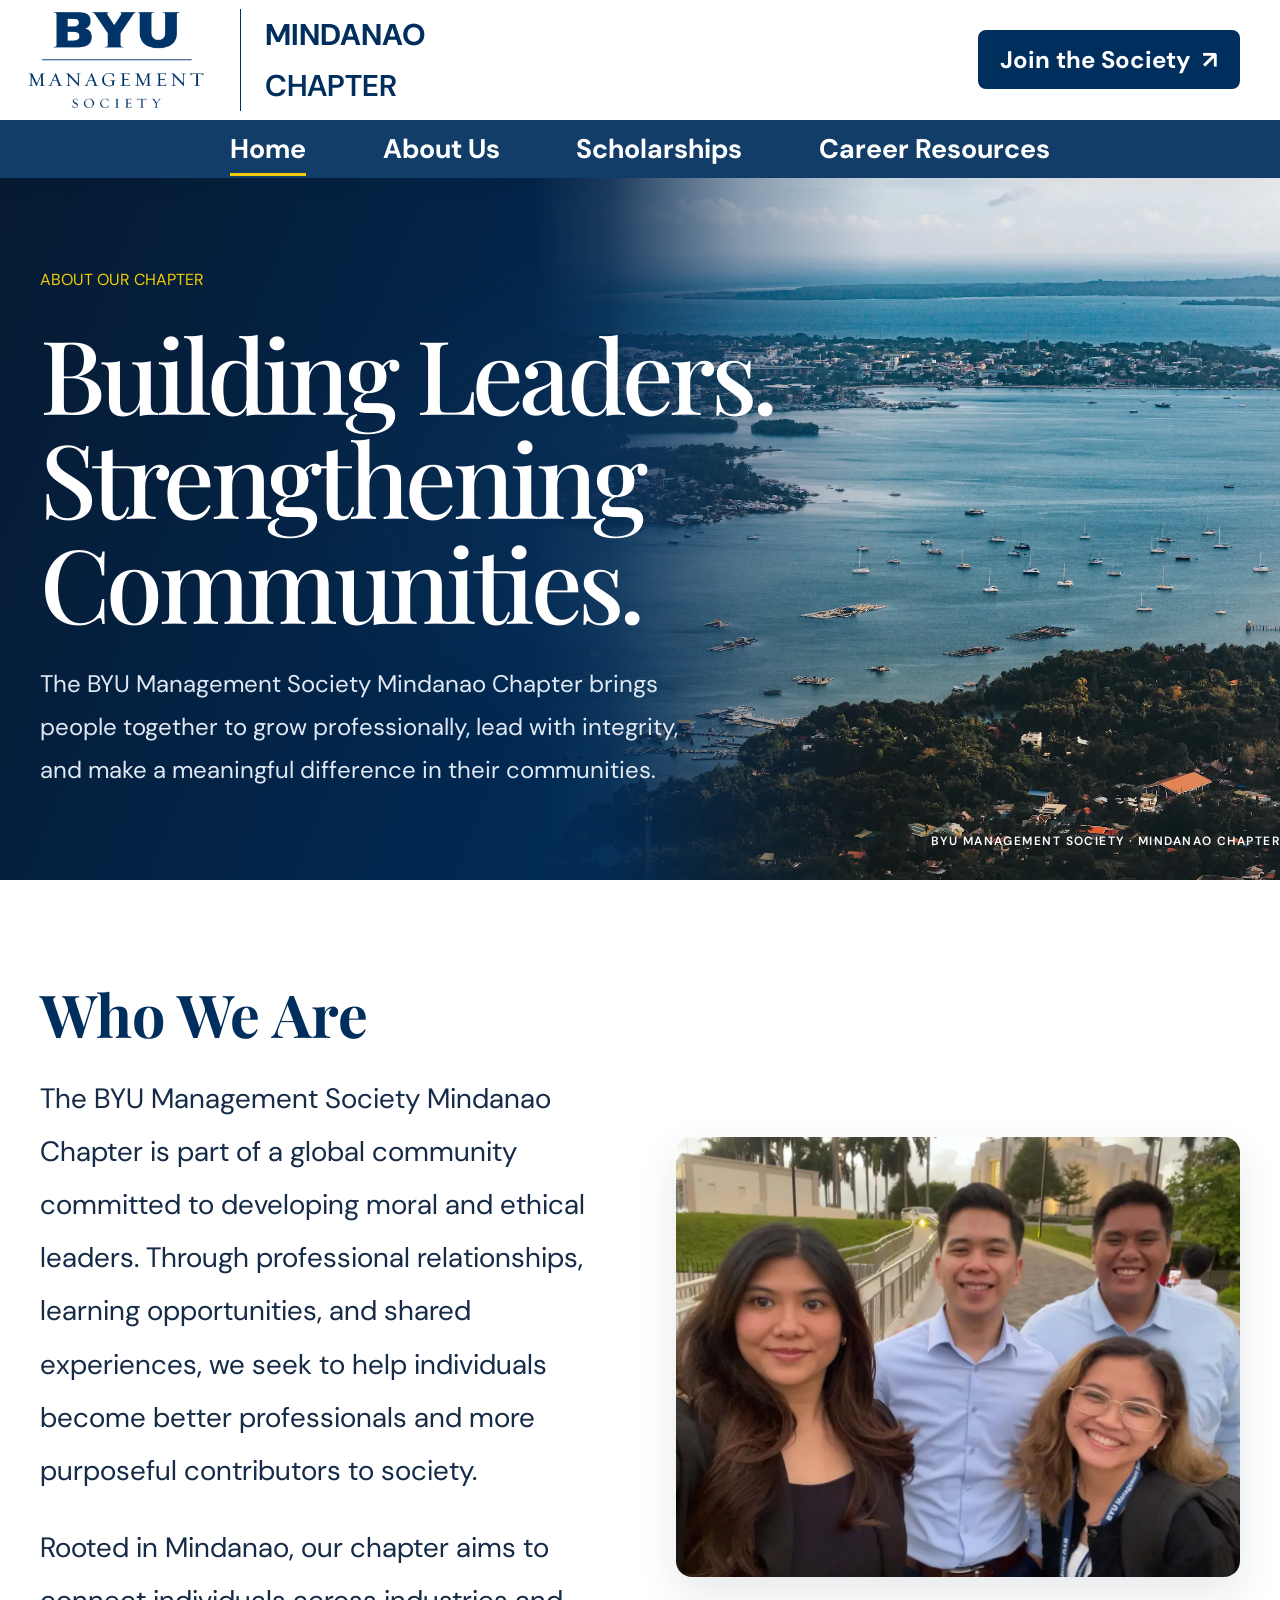
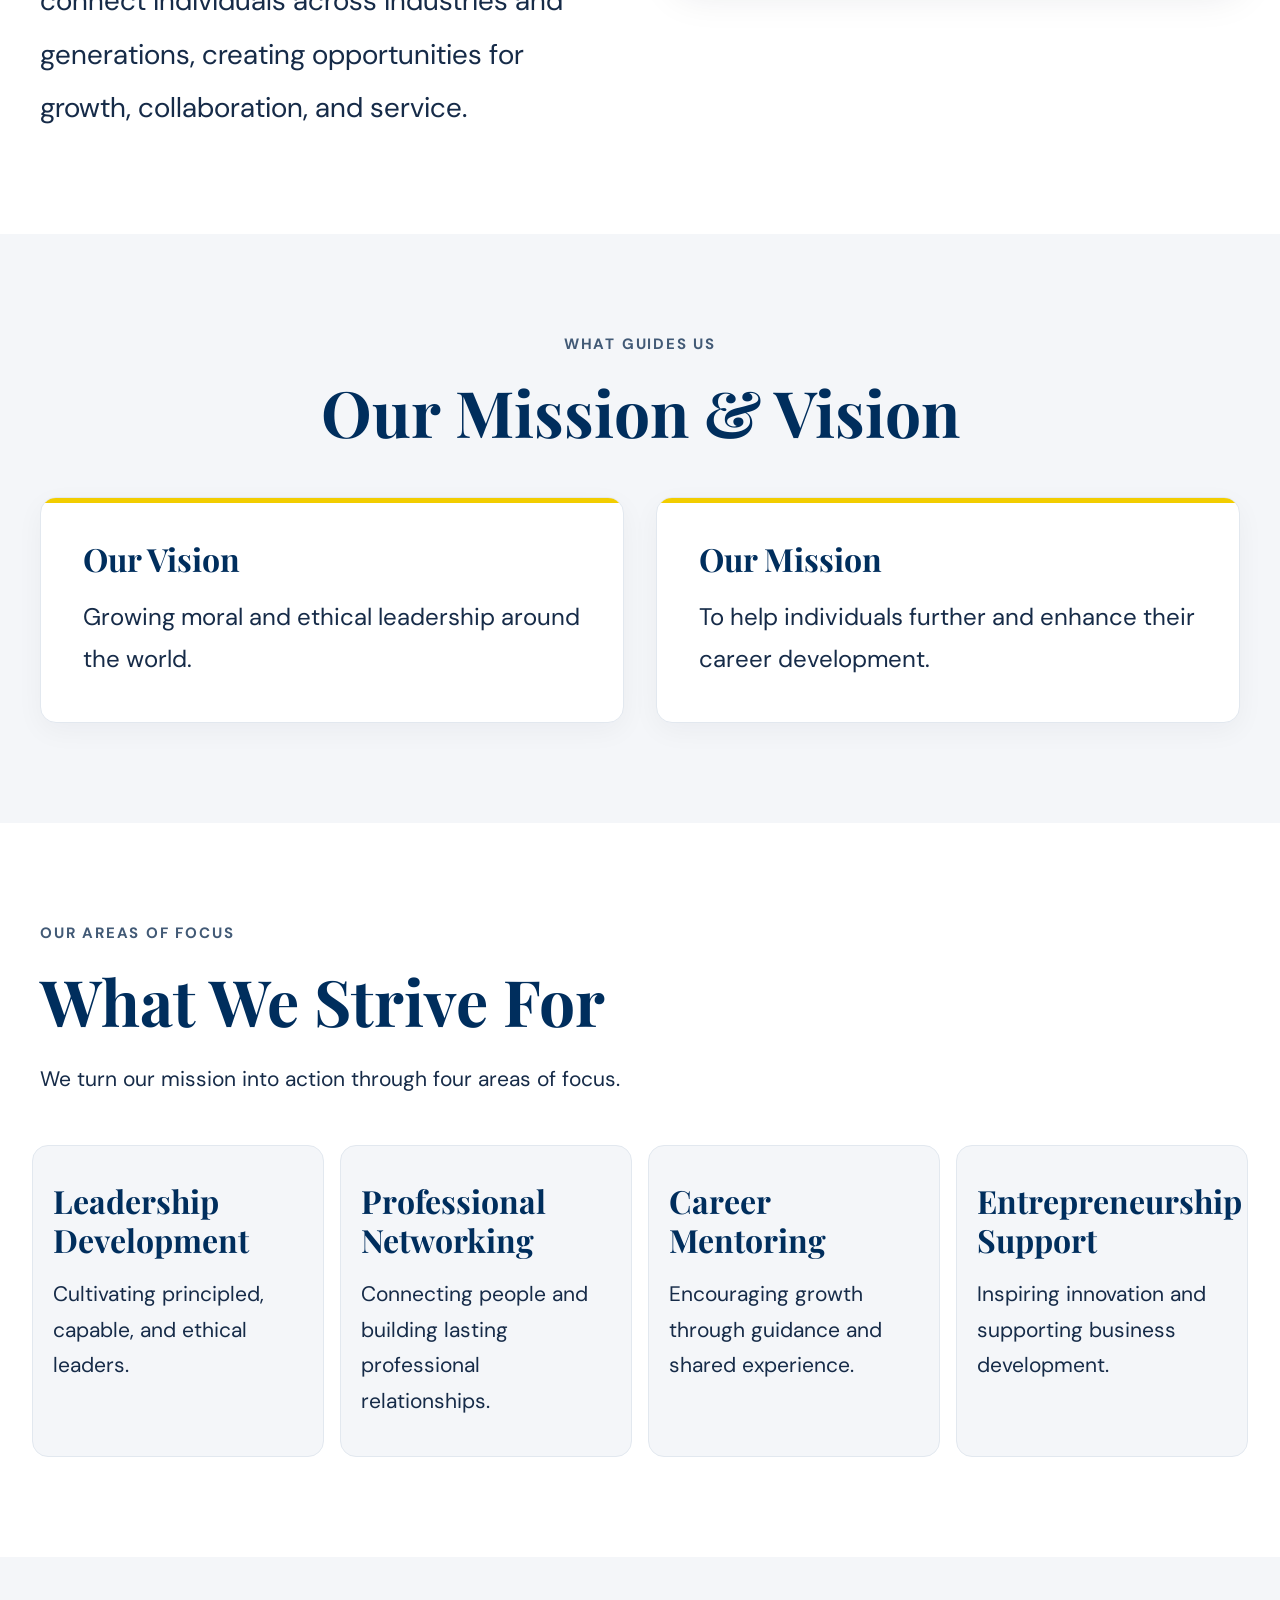
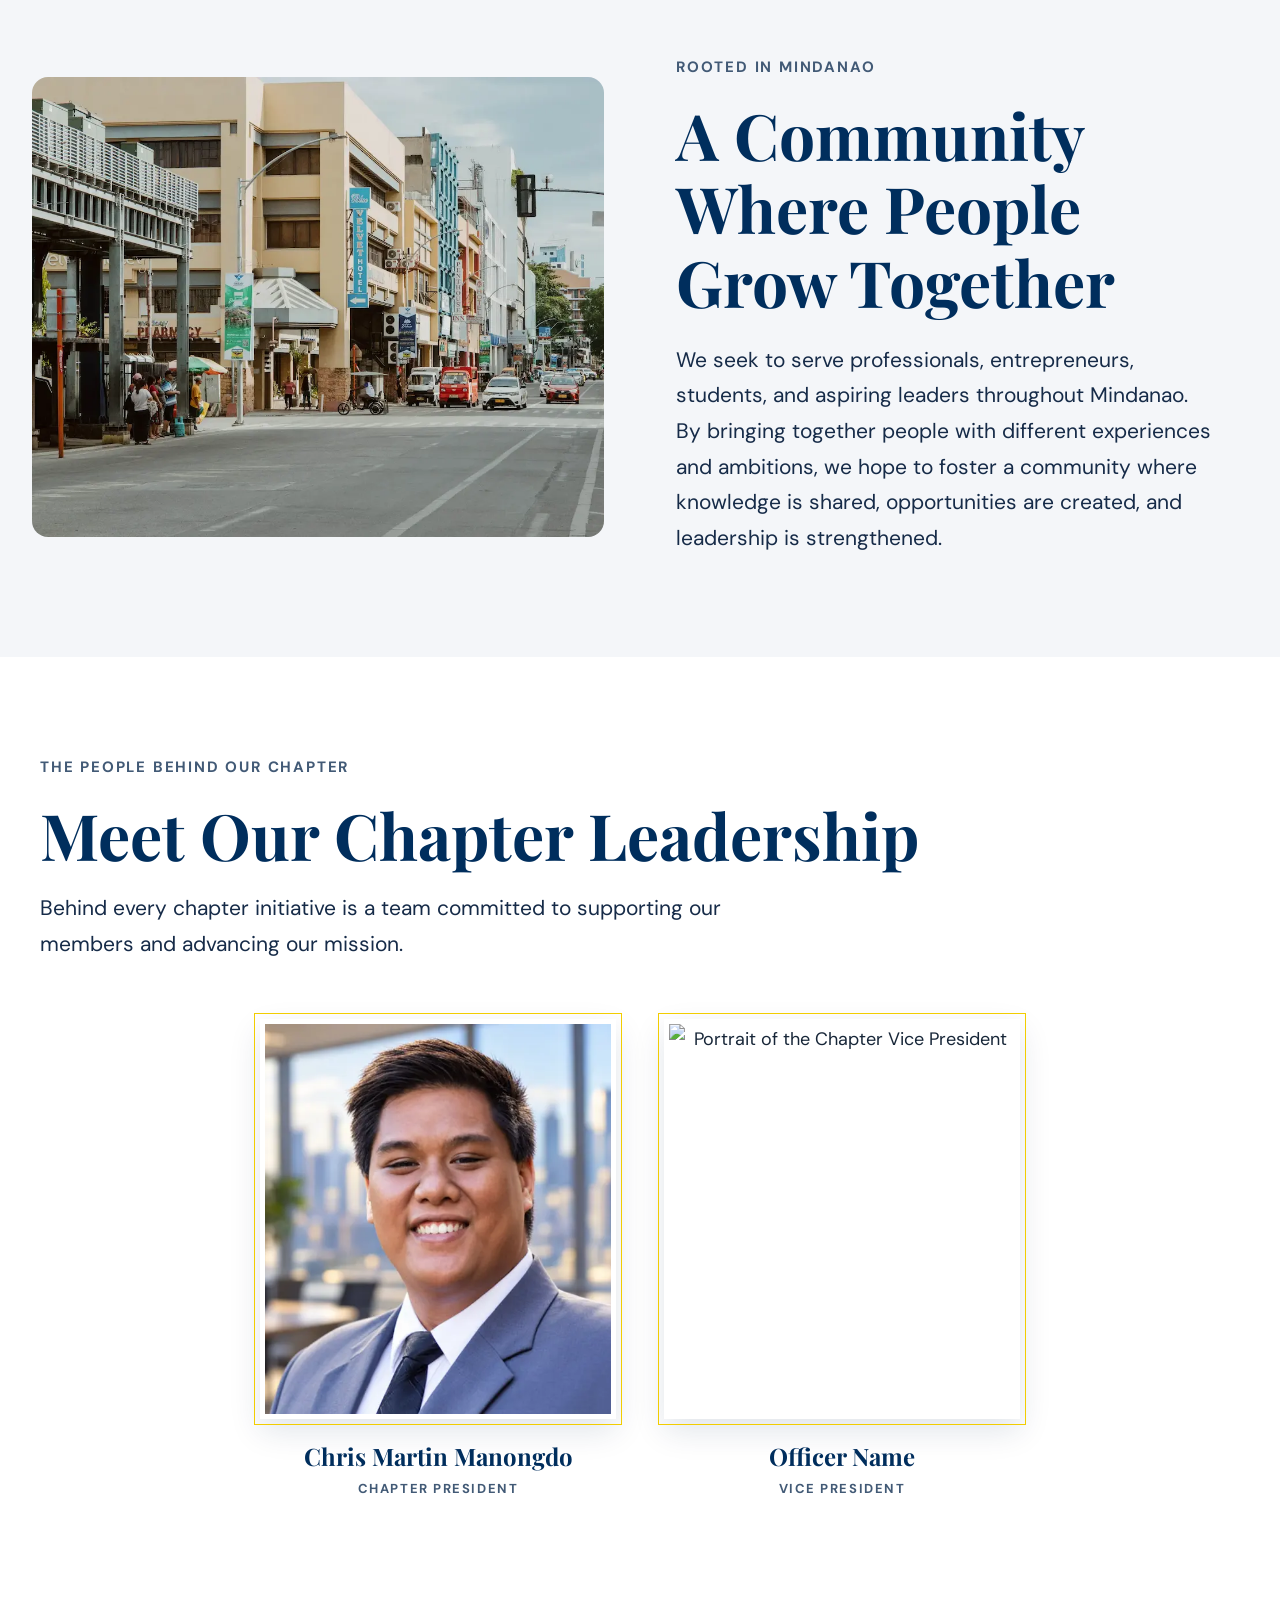
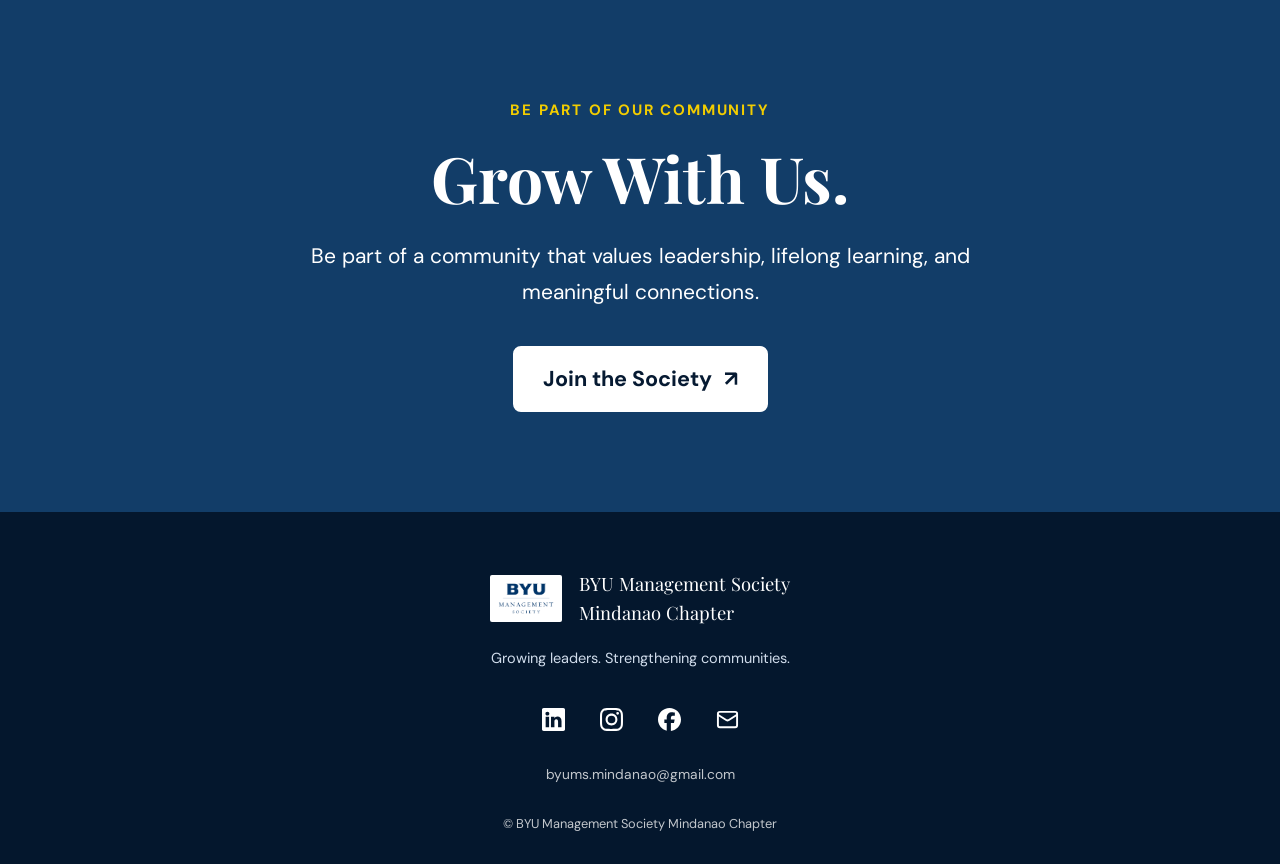
==== commit 6208e30c: "Complete About Us page" ====
--- a/about.html
+++ b/about.html
@@ -1,3 +1,4 @@
+
 <!DOCTYPE html>
 <html lang="en">
 <head>
@@ -20,65 +21,71 @@
 
     <header class="site-header">
 
-    <!-- BRAND ROW -->
-    <div class="nav-container">
-      <div class="brand-row">
-
-        <a class="brand" href="index.html" aria-label="Mindanao Chapter home">
-          <img
-            src="assets/management-society-blue-vertical.png"
-            alt="BYU Management Society"
-            width="132"
-          >
-        </a>
-
-        <div class="chapter-identity" aria-label="Mindanao Chapter">
-          <span class="chapter-name">MINDANAO</span>
-          <span class="chapter-label">CHAPTER</span>
+        <!-- BRAND ROW -->
+        <div class="nav-container">
+            <div class="brand-row">
+
+                <a class="brand" href="index.html" aria-label="Mindanao Chapter home">
+                    <img
+                        src="assets/management-society-blue-vertical.png"
+                        alt="BYU Management Society"
+                        width="132"
+                    >
+                </a>
+
+                <div class="chapter-identity" aria-label="Mindanao Chapter">
+                    <span class="chapter-name">MINDANAO</span>
+                    <span class="chapter-label">CHAPTER</span>
+                </div>
+
+                <a
+                    class="button button-primary join-button"
+                    href="https://byumsasiapacific.com/join/"
+                    target="_blank"
+                    rel="noopener noreferrer"
+                >
+                    Join the Society
+                    <span class="button-arrow" aria-hidden="true">↗</span>
+                </a>
+
+            </div>
         </div>
 
-        <a
-          class="button button-primary join-button"
-          href="https://byumsasiapacific.com/join/"
-          target="_blank"
-          rel="noopener noreferrer"
-        >
-          Join the Society
-          <span class="button-arrow" aria-hidden="true">↗</span>
-        </a>
-
-      </div>
-    </div>
-
-    <!-- NAVIGATION ROW -->
-    <div class="navigation-bar">
-      <div class="container">
-        <nav class="main-nav" aria-label="Main navigation">
-          <a href="index.html" aria-current="page">Home</a>
-          <a href="about.html">About Us</a>
-          <a href="scholarships.html">Scholarships</a>
-          <a href="resources.html">Career Resources</a>
-        </nav>
-      </div>
-    </div>
-
-  </header>
+        <!-- NAVIGATION ROW -->
+        <div class="navigation-bar">
+            <div class="container">
+                <nav class="main-nav" aria-label="Main navigation">
+                    <a href="index.html" aria-current="page">Home</a>
+                    <a href="about.html">About Us</a>
+                    <a href="scholarships.html">Scholarships</a>
+                    <a href="resources.html">Career Resources</a>
+                </nav>
+            </div>
+        </div>
+
+    </header>
+
     <main>
 
         <!-- ABOUT HERO -->
         <section class="about-hero" aria-labelledby="about-hero-title">
-            <div class="about-hero-content">
-                <p class="section-eyebrow">ABOUT OUR CHAPTER</p>
-
-                <h1 id="about-hero-title">
-                    Building Leaders. Strengthening Communities.
-                </h1>
-
-                <p>
-                    The BYU Management Society Mindanao Chapter brings people
-                    together to grow professionally, lead with integrity,
-                    and make a meaningful difference in their communities.
-                </p>
+
+            <div class="container about-hero-layout">
+                <div class="about-hero-content">
+
+                    <p class="section-eyebrow">ABOUT OUR CHAPTER</p>
+
+                    <h1 id="about-hero-title">
+                        Building Leaders. Strengthening Communities.
+                    </h1>
+
+                    <p>
+                        The BYU Management Society Mindanao Chapter brings people
+                        together to grow professionally, lead with integrity,
+                        and make a meaningful difference in their communities.
+                    </p>
+
+                </div>
             </div>
 
             <figure class="about-hero-image">
@@ -94,33 +101,41 @@
                     BYU MANAGEMENT SOCIETY · MINDANAO CHAPTER
                 </figcaption>
             </figure>
+
         </section>
 
         <!-- WHO WE ARE -->
-        <section class="who-we-are" aria-labelledby="who-we-are-title">
-            <div class="who-we-are-content">
-                <p class="section-eyebrow">OUR CHAPTER</p>
-
-                <h2 id="who-we-are-title">Who We Are</h2>
-
-                <p>
-                    The BYU Management Society Mindanao Chapter is part of a global
-                    community committed to developing moral and ethical leaders.
-                    Through professional relationships, learning opportunities,
-                    and shared experiences, we seek to help individuals become
-                    better professionals and more purposeful contributors to society.
-                </p>
-
-                <p>
-                    Rooted in Mindanao, our chapter aims to connect individuals
-                    across industries and generations, creating opportunities
-                    for growth, collaboration, and service.
-                </p>
+        <section class="who-we-are">
+            <div class="container who-we-are-layout">
+
+                <div class="who-we-are-content">
+                    <h2>Who We Are</h2>
+
+                    <p>
+                        The BYU Management Society Mindanao Chapter is part of a global community committed to developing moral and ethical leaders. Through professional relationships, learning opportunities, and shared experiences, we seek to help individuals become better professionals and more purposeful contributors to society.
+                    </p>
+
+                    <p>
+                        Rooted in Mindanao, our chapter aims to connect individuals across industries and generations, creating opportunities for growth, collaboration, and service.
+                    </p>
+                </div>
+
+                <figure class="who-we-are-image">
+                    <img
+                        src="assets/who-we-are.webp"
+                        alt="Members of the BYU Management Society Mindanao Chapter at a professional gathering"
+                        loading="lazy"
+                        width="1200"
+                        height="900"
+                    >
+                </figure>
+
             </div>
         </section>
 
         <!-- MISSION & VISION -->
         <section class="mission-vision" aria-labelledby="mission-vision-title">
+
             <div class="mission-vision-heading">
                 <p class="section-eyebrow">WHAT GUIDES US</p>
 
@@ -147,13 +162,12 @@
 
             </div>
 
-            <p class="mission-vision-attribution">
-                Statements from the BYU Management Society.
-            </p>
+
         </section>
 
         <!-- WHAT WE STRIVE FOR -->
         <section class="chapter-focus" aria-labelledby="chapter-focus-title">
+
             <div class="chapter-focus-heading">
                 <p class="section-eyebrow">OUR AREAS OF FOCUS</p>
 
@@ -199,10 +213,12 @@
                 </article>
 
             </div>
+
         </section>
 
         <!-- OUR COMMUNITY -->
         <section class="our-community" aria-labelledby="community-title">
+
             <div class="community-image">
                 <img
                     src="assets/our-community.webp"
@@ -228,10 +244,12 @@
                     opportunities are created, and leadership is strengthened.
                 </p>
             </div>
+
         </section>
 
         <!-- CHAPTER LEADERSHIP -->
         <section class="chapter-leadership" aria-labelledby="leadership-title">
+
             <div class="leadership-heading">
                 <p class="section-eyebrow">THE PEOPLE BEHIND OUR CHAPTER</p>
 
@@ -247,14 +265,14 @@
 
                 <article class="officer-card">
                     <img
-                        src="assets/officer-president.webp"
+                        src="assets/president-chris.webp"
                         alt="Portrait of the Chapter President"
                         width="600"
                         height="750"
                         loading="lazy"
                     >
 
-                    <h3>Officer Name</h3>
+                    <h3>Chris Martin Manongdo</h3>
 
                     <p class="officer-position">CHAPTER PRESIDENT</p>
                 </article>
@@ -274,10 +292,12 @@
                 </article>
 
             </div>
+
         </section>
 
         <!-- JOIN CTA -->
         <section class="about-cta" aria-labelledby="about-cta-title">
+
             <div class="about-cta-content">
                 <p class="section-eyebrow">BE PART OF OUR COMMUNITY</p>
 
@@ -298,6 +318,7 @@
                     <span class="button-arrow" aria-hidden="true">↗</span>
                 </a>
             </div>
+
         </section>
 
     </main>
--- a/css/about.css
+++ b/css/about.css
@@ -14,9 +14,7 @@
     width: 100%;
 }
 
-/* =================================
-   ABOUT HERO
-================================= */
+/* ABOUT HERO */
 
 .about-hero {
     position: relative;
@@ -37,17 +35,27 @@
     color: var(--color-white);
 }
 
+.about-hero-layout {
+    position: relative;
+    z-index: 2;
+    display: flex;
+    align-items: center;
+    min-height: 670px;
+    padding-block: 70px;
+}
+
 .about-hero-content {
     position: relative;
     z-index: 2;
     width: 65%;
     max-width: 760px;
-    padding-block: 100px;
+    padding-block: 18px;
 }
 
 .about-hero .section-eyebrow {
-    margin-bottom: 27px;
+    margin-bottom: 28px;
     color: var(--color-gold);
+    font-size: 1rem;
 }
 
 .about-hero h1 {
@@ -55,26 +63,24 @@
     margin: 0;
     color: var(--color-white);
     font-family: var(--font-heading);
-    font-size: clamp(4.5rem, 7.5vw, 7rem);
+    font-size: clamp(3.6rem, 8vw, 7rem);
     font-weight: 500;
     line-height: 1.02;
-    letter-spacing: -0.055em;
+    letter-spacing: -0.045em;
 }
 
 .about-hero-content > p:last-child {
-    max-width: 580px;
+    max-width: 680px;
     margin: 28px 0 0;
     color: #E0E9F3;
-    font-size: clamp(1.25rem, 2vw, 1.6rem);
-    line-height: 1.7;
-}
-
-/* Coastal city photograph */
+    font-size: 1.5rem;
+    line-height: 1.8;
+}
 
 .about-hero-image {
     position: absolute;
     inset-block: 0;
-    right: 0;
+    right: -32px;
     z-index: 1;
     width: 61%;
     margin: 0;
@@ -102,6 +108,8 @@
         rgba(0, 0, 0, 0.65) 27%,
         #000000 45%
     );
+    -webkit-mask-size: 100% 100%;
+    mask-size: 100% 100%;
 }
 
 .about-hero-image figcaption {
@@ -115,6 +123,7 @@
     letter-spacing: 0.12em;
     text-transform: uppercase;
 }
+
 /* HEADER IMNIDA */
 .site-header {
   position: sticky;
@@ -274,9 +283,9 @@
 }
 
 
-/* =================================
+/*
    MISSION & VISION
-================================= */
+*/
 
 .mission-vision {
     padding: 100px 32px;
@@ -317,7 +326,7 @@
 .mission-card,
 .vision-card {
     position: relative;
-    padding: 48px;
+    padding: 42px;
     overflow: hidden;
     border: 1px solid var(--color-border);
     border-radius: var(--radius-medium);
@@ -338,17 +347,18 @@
 
 .mission-card h3,
 .vision-card h3 {
-    margin-bottom: 20px;
-    color: var(--color-navy);
-    font-size: clamp(1.65rem, 2vw, 2rem);
+    margin-bottom: 18px;
+    color: var(--color-navy);
+    font-size: 32px;
+    line-height: 1.2;
 }
 
 .mission-card p,
 .vision-card p {
     margin-bottom: 0;
     color: var(--color-muted);
-    font-size: 21px;
-    line-height: 1.7;
+    font-size: 24px;
+    line-height: 1.75;
 }
 
 .mission-vision-attribution {
@@ -359,11 +369,9 @@
     font-weight: 600;
     text-align: right;
 }
-
-
-/* =================================
+/*
    CHAPTER FOCUS
-================================= */
+*/
 
 .chapter-focus {
     padding: 100px 32px;
@@ -386,9 +394,10 @@
 }
 
 .chapter-focus-heading h2 {
-    margin-bottom: 20px;
+    margin-bottom: 24px;
     color: var(--color-navy);
     font-size: clamp(3rem, 5vw, 4rem);
+    line-height: 1.15;
 }
 
 .chapter-focus-heading > p:last-child {
@@ -402,15 +411,15 @@
 .chapter-focus-grid {
     display: grid;
     grid-template-columns: repeat(4, minmax(0, 1fr));
-    gap: 24px;
-    width: min(var(--container-width), 100%);
+    gap: 16px;
+    width: min(100%, 1500px);
     margin: 0 auto;
 }
 
 .focus-card {
     position: relative;
     min-height: 250px;
-    padding: 32px 28px;
+    padding: 36px 20px;
     border: 1px solid var(--color-border);
     border-radius: var(--radius-medium);
     background: var(--color-light-background);
@@ -427,21 +436,21 @@
 }
 
 .focus-card h3 {
-    margin-bottom: 16px;
-    color: var(--color-navy);
-    font-size: clamp(1.65rem, 2vw, 2rem);
+    margin-bottom: 18px;
+    color: var(--color-navy);
+    font-size: 32px;
     line-height: 1.2;
 }
 
 .focus-card p {
     margin-bottom: 0;
     color: var(--color-muted);
-    font-size: 18px;
+    font-size: 21px;
     line-height: 1.7;
 }
-/* =================================
+/* 
    OUR COMMUNITY
-================================= */
+ */
 
 .our-community {
     display: grid;
@@ -494,9 +503,9 @@
     line-height: 1.7;
 }
 
-/* =================================
+/*
    CHAPTER LEADERSHIP
-================================= */
+ */
 
 .chapter-leadership {
     padding: 100px 32px;
@@ -549,11 +558,17 @@
 
 .officer-card img {
     display: block;
-    width: 150px;
-    height: 180px;
-    margin: 0 auto 24px;
-    border-radius: var(--radius-medium);
+    width: 100%;
+    height: 400px;
     object-fit: cover;
+    margin-bottom: 24px;
+    object-position: center;
+
+    border: 5px solid var(--color-white);
+    outline: 1px solid var(--color-gold);
+    outline-offset: 5px;
+
+    box-shadow: 0 12px 30px rgba(10, 44, 80, 0.12);
 }
 
 .officer-card h3 {
@@ -571,13 +586,17 @@
     text-transform: uppercase;
 }
 
-/* =================================
+/*
    CLOSING CTA
-================================= */
+*/
+
+/*
+   CLOSING CTA
+*/
 
 .about-cta {
     padding: 100px 32px;
-    background: var(--color-deep-navy);
+    background-color: var(--color-light-navy);
     text-align: center;
 }
 
@@ -606,31 +625,98 @@
 .about-cta p {
     max-width: 680px;
     margin: 0 auto 36px;
-    color: rgba(255, 255, 255, 0.85);
+    color: var(--color-white);
     font-size: 21px;
     line-height: 1.7;
 }
 
-.about-cta .btn {
+.about-cta .button.button-primary {
     display: inline-flex;
     align-items: center;
     justify-content: center;
-    padding: 15px 30px;
-    border: 2px solid var(--color-gold);
+    min-height: 48px;
+    padding: 17px 28px;
+    border: 2px solid var(--color-white);
     border-radius: var(--radius-small);
+    background: var(--color-white);
+    color: var(--color-deep-navy);
+    font-family: var(--font-body);
+    font-size: 1.35rem;
+    font-weight: 700;
+    line-height: 1.3;
+    text-align: center;
+    text-decoration: none;
+    transition:
+        background-color var(--transition),
+        color var(--transition),
+        border-color var(--transition),
+        transform var(--transition);
+}
+
+.about-cta .button.button-primary:hover {
+    transform: translateY(-3px);
+    border-color: var(--color-gold);
     background: var(--color-gold);
     color: var(--color-deep-navy);
-    font-size: 16px;
-    font-weight: 700;
-    text-decoration: none;
-    transition:
-        background var(--transition),
-        color var(--transition),
-        transform var(--transition);
-}
-
-.about-cta .btn:hover {
-    transform: translateY(-3px);
-    background: transparent;
-    color: var(--color-gold);
-}
+}
+/*
+   WHO WE ARE
+ */
+
+.who-we-are {
+    padding: 100px 32px;
+    background: var(--color-white);
+}
+
+.who-we-are-layout {
+    display: grid;
+    grid-template-columns: minmax(0, 1fr) minmax(0, 1fr);
+    align-items: center;
+    gap: 72px;
+    width: min(var(--container-width), 100%);
+    margin: 0 auto;
+}
+
+.who-we-are-content {
+    max-width: 560px;
+}
+
+.who-we-are-content .section-eyebrow {
+    margin-bottom: 18px;
+    color: var(--color-slate);
+    font-size: 1.5rem;
+}
+
+.who-we-are-content h2 {
+    margin-bottom: 24px;
+    color: var(--color-navy);
+    font-size: clamp(3.7rem, 4.5vw, 4rem);
+    line-height: 1.15;
+}
+
+.who-we-are-content p:not(.section-eyebrow) {
+    margin-bottom: 24px;
+    color: var(--color-muted);
+    font-size: 1.75rem;
+    line-height: 1.9;
+}
+
+.who-we-are-content p:last-child {
+    margin-bottom: 0;
+}
+
+.who-we-are-image {
+    width: 100%;
+    height: 440px;
+    margin: 0;
+    overflow: hidden;
+    border-radius: var(--radius-medium);
+    box-shadow: 0 16px 40px rgba(6, 26, 50, 0.10);
+}
+
+.who-we-are-image img {
+    display: block;
+    width: 100%;
+    height: 100%;
+    object-fit: cover;
+}
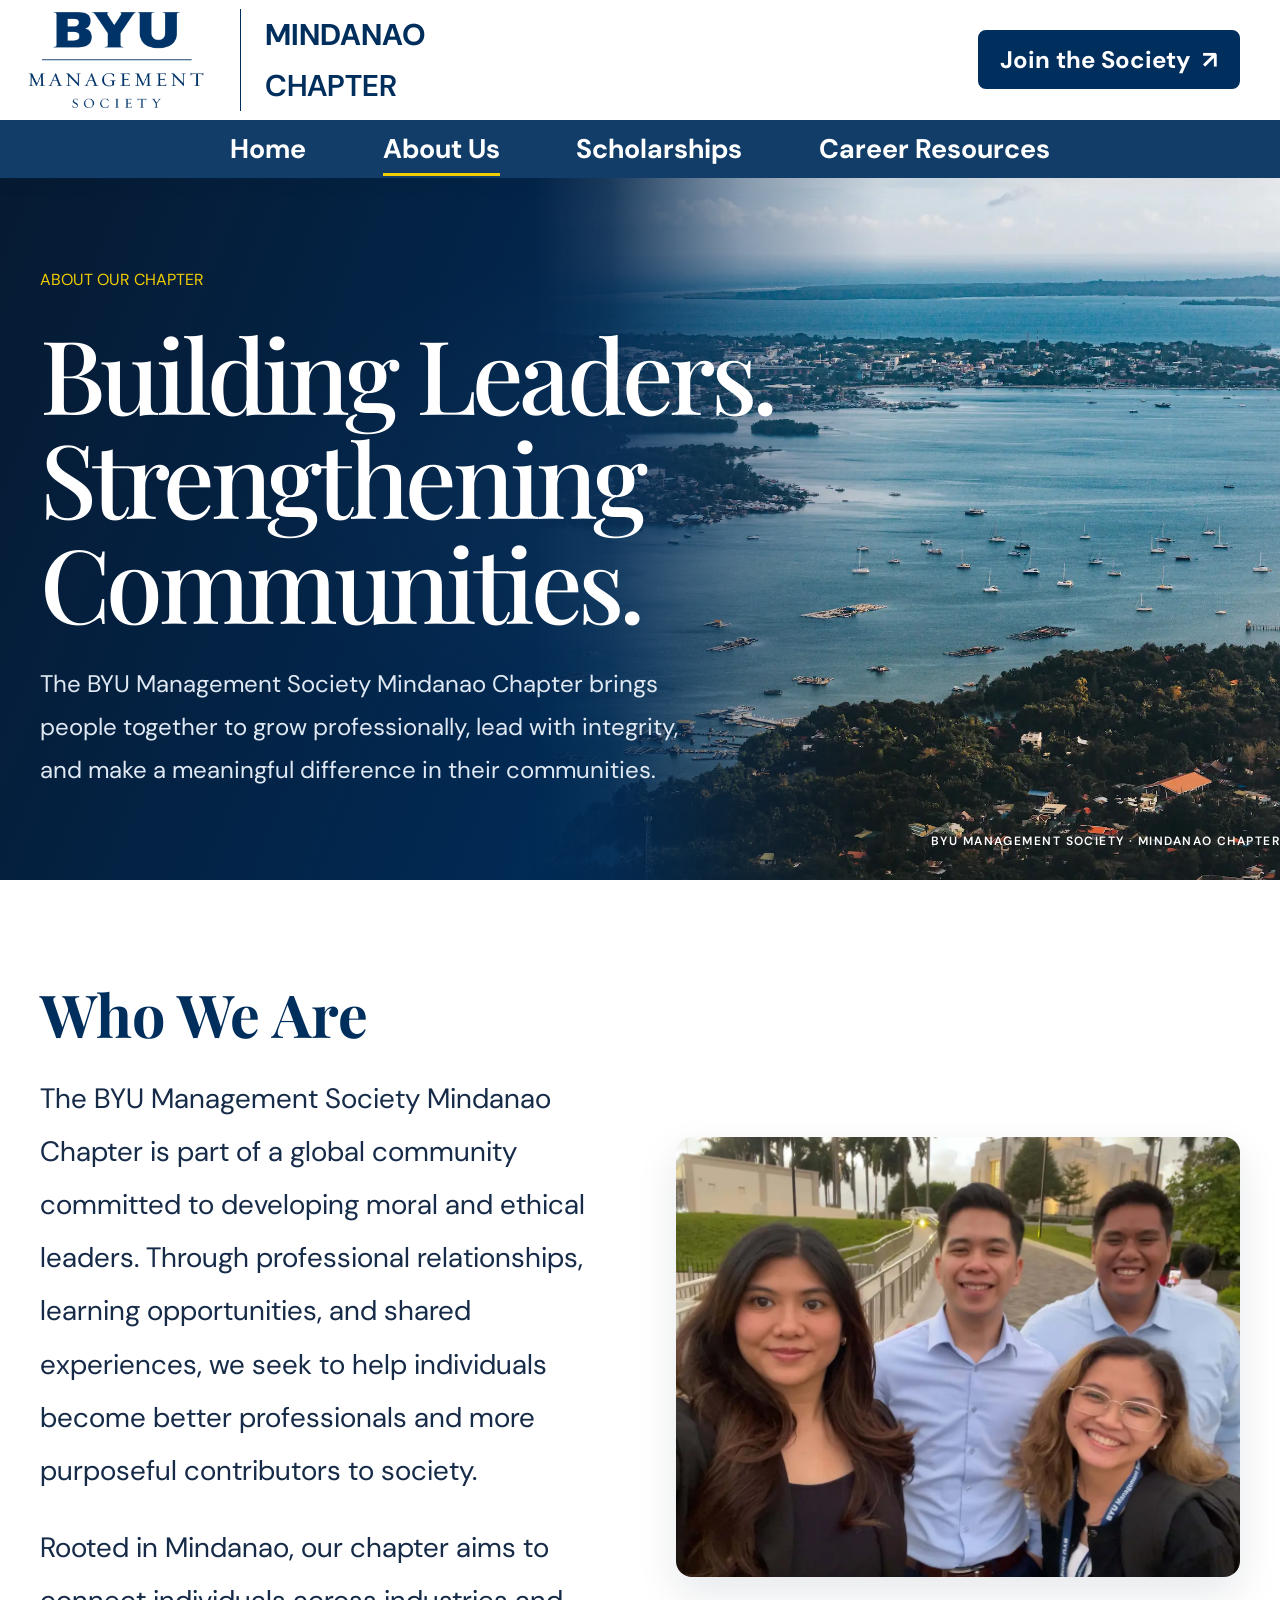
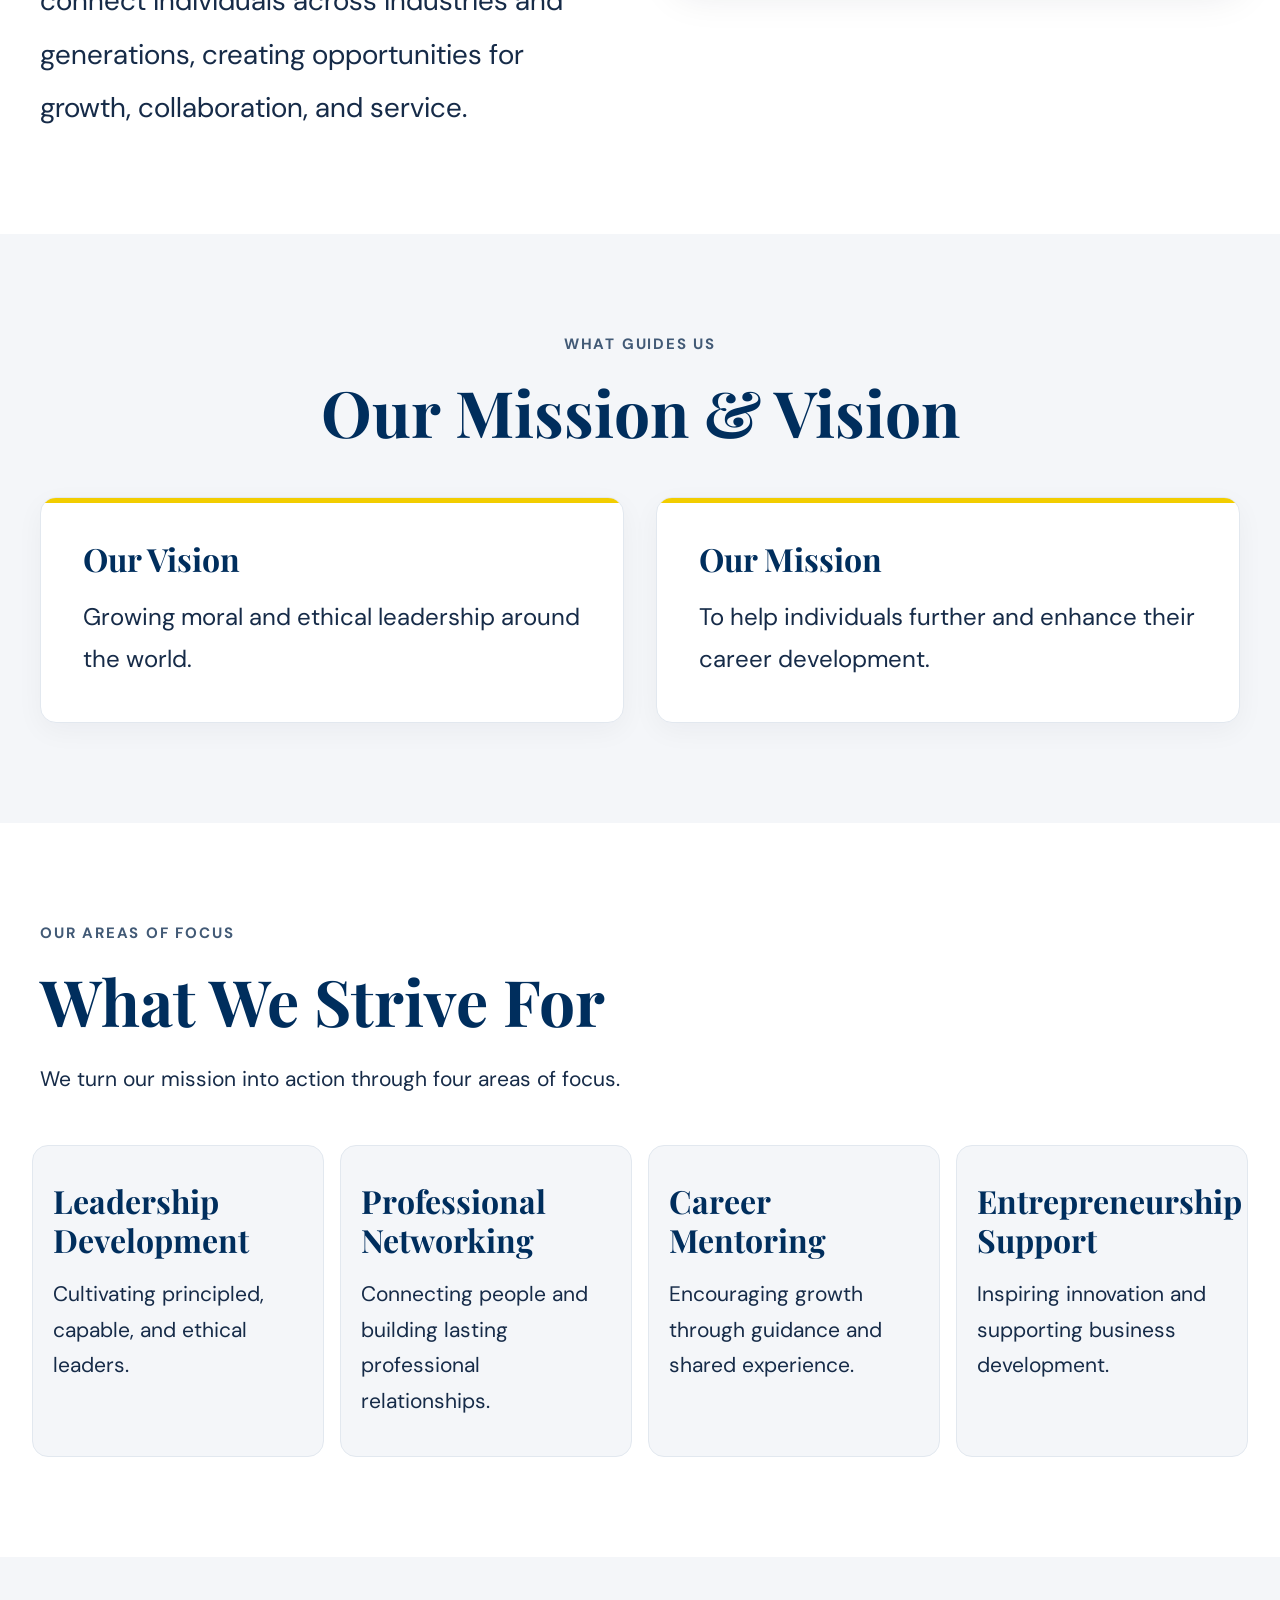
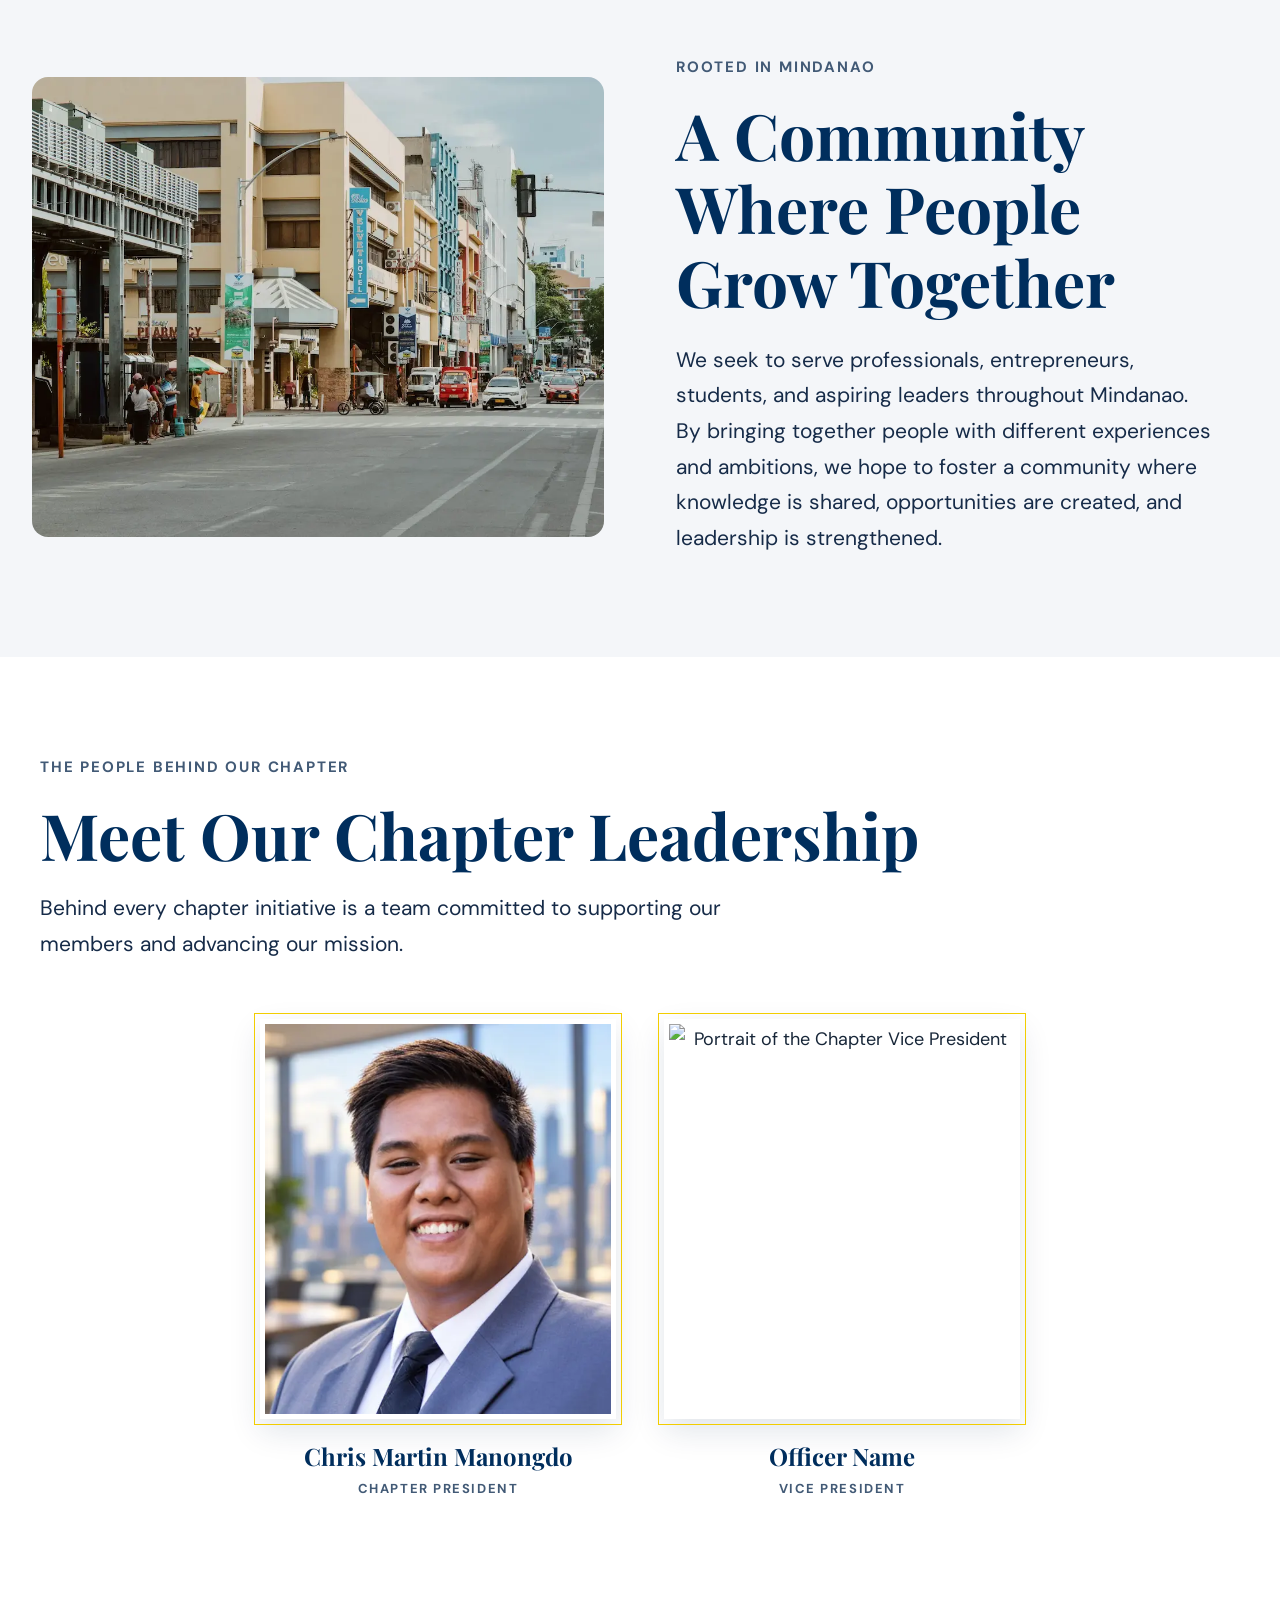
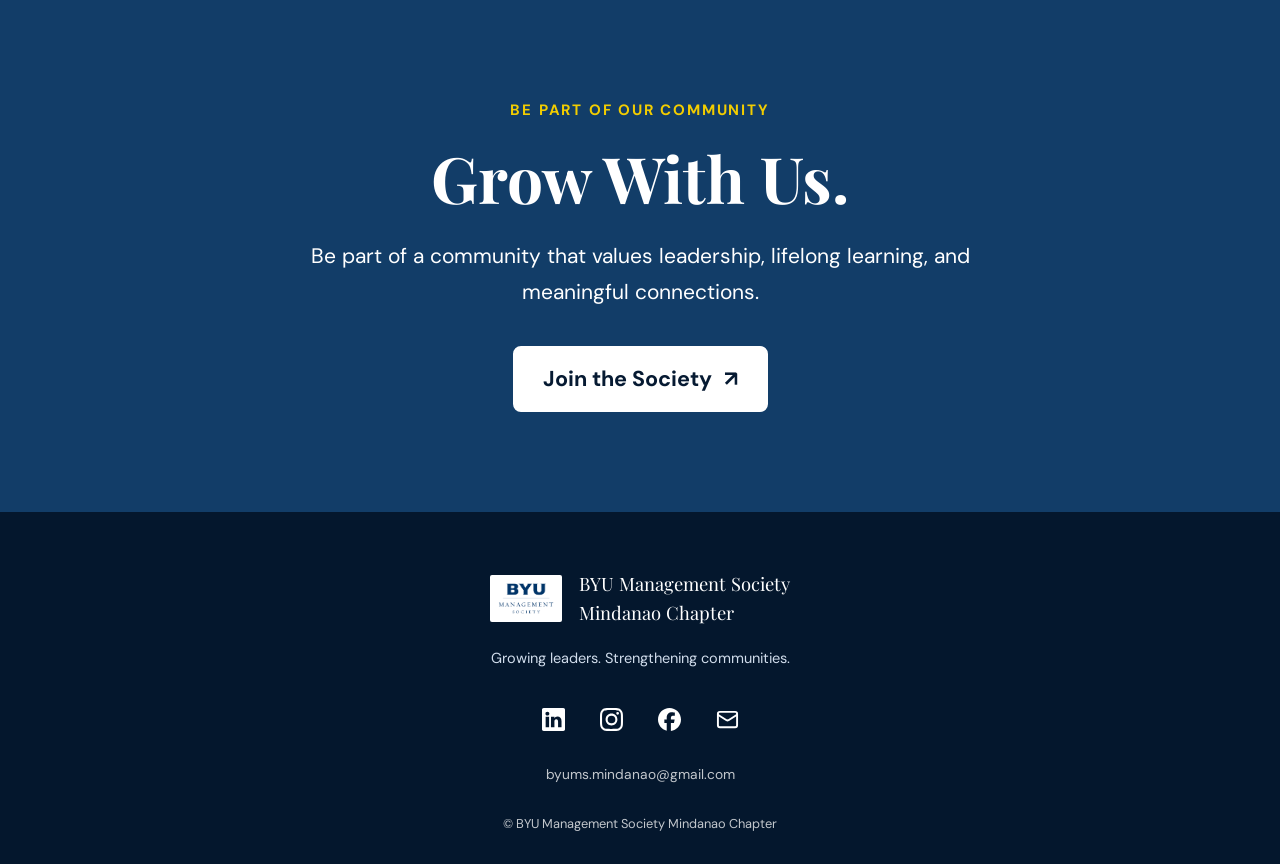
==== commit 000add58: "Update About Us page responsive nav" ====
--- a/about.html
+++ b/about.html
@@ -4,14 +4,21 @@
 <head>
     <meta charset="UTF-8">
     <meta name="viewport" content="width=device-width, initial-scale=1.0">
-    <meta name="description" content="Learn about the BYU Management Society Mindanao Chapter, our mission, community, and leadership.">
+
+    <meta
+        name="description"
+        content="Learn about the BYU Management Society Mindanao Chapter, our mission, community, and leadership."
+    >
     <meta name="author" content="BYU Management Society Mindanao Chapter">
 
     <title>About Us | BYU Management Society Mindanao Chapter</title>
 
     <link rel="preconnect" href="https://fonts.googleapis.com">
     <link rel="preconnect" href="https://fonts.gstatic.com" crossorigin>
-    <link href="https://fonts.googleapis.com/css2?family=DM+Sans:wght@400;500;600;700&family=Playfair+Display:wght@500;600;700&display=swap" rel="stylesheet">
+    <link
+        href="https://fonts.googleapis.com/css2?family=DM+Sans:wght@400;500;600;700&family=Playfair+Display:wght@500;600;700&display=swap"
+        rel="stylesheet"
+    >
 
     <link rel="stylesheet" href="css/style.css">
     <link rel="stylesheet" href="css/about.css">
@@ -55,8 +62,8 @@
         <div class="navigation-bar">
             <div class="container">
                 <nav class="main-nav" aria-label="Main navigation">
-                    <a href="index.html" aria-current="page">Home</a>
-                    <a href="about.html">About Us</a>
+                    <a href="index.html">Home</a>
+                    <a href="about.html" aria-current="page">About Us</a>
                     <a href="scholarships.html">Scholarships</a>
                     <a href="resources.html">Career Resources</a>
                 </nav>
@@ -162,7 +169,6 @@
 
             </div>
 
-
         </section>
 
         <!-- WHAT WE STRIVE FOR -->
--- a/css/style.css
+++ b/css/style.css
@@ -553,17 +553,21 @@
 }
 /* Mount Apo artwork */
 
+/* HERO IMAGE */
+
 .hero-visual {
     position: absolute;
     inset-block: 0;
     right: -32px;
     z-index: 1;
     width: 61%;
+    margin: 0;
     overflow: hidden;
     pointer-events: none;
 }
 
 .hero-visual img {
+    display: block;
     width: 100%;
     height: 100%;
     object-fit: cover;
@@ -585,7 +589,6 @@
     -webkit-mask-size: 100% 100%;
     mask-size: 100% 100%;
 }
-
 /* Location label, when kept inside the hero */
 
 .hero-location {
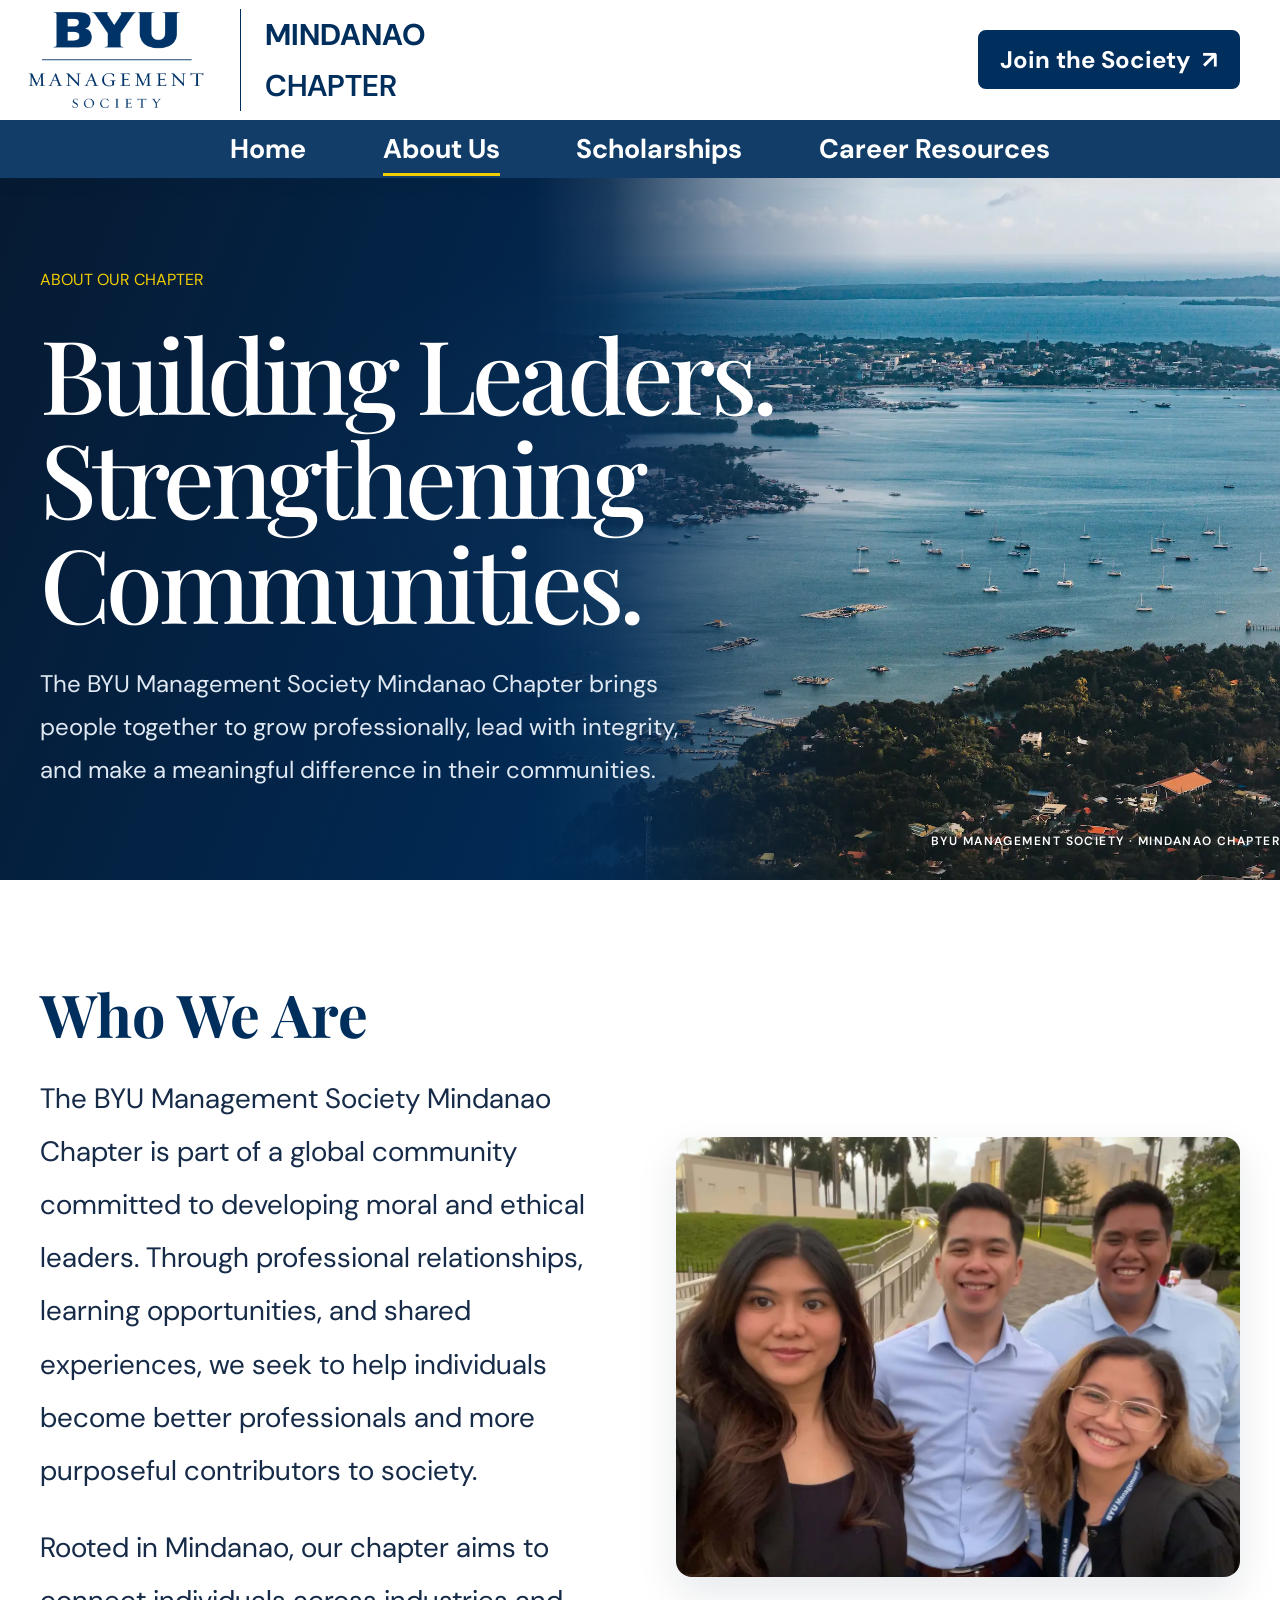
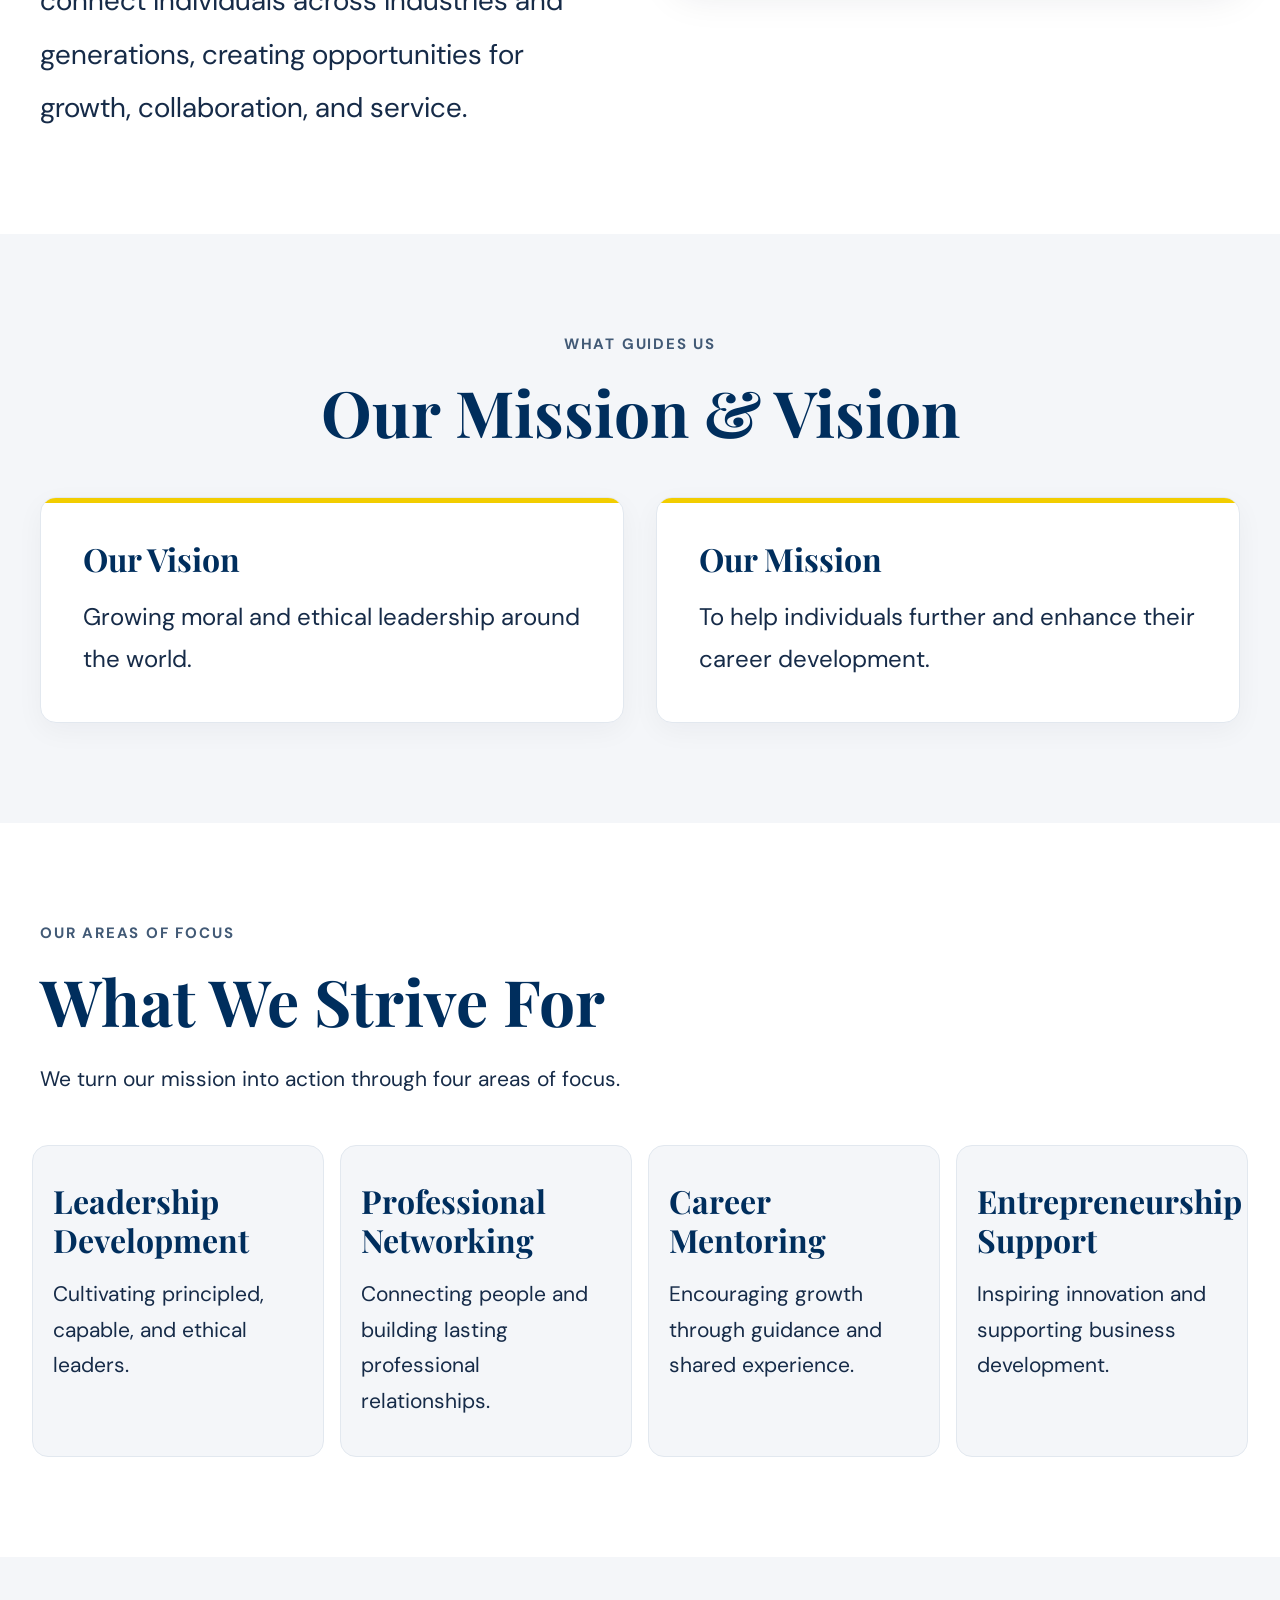
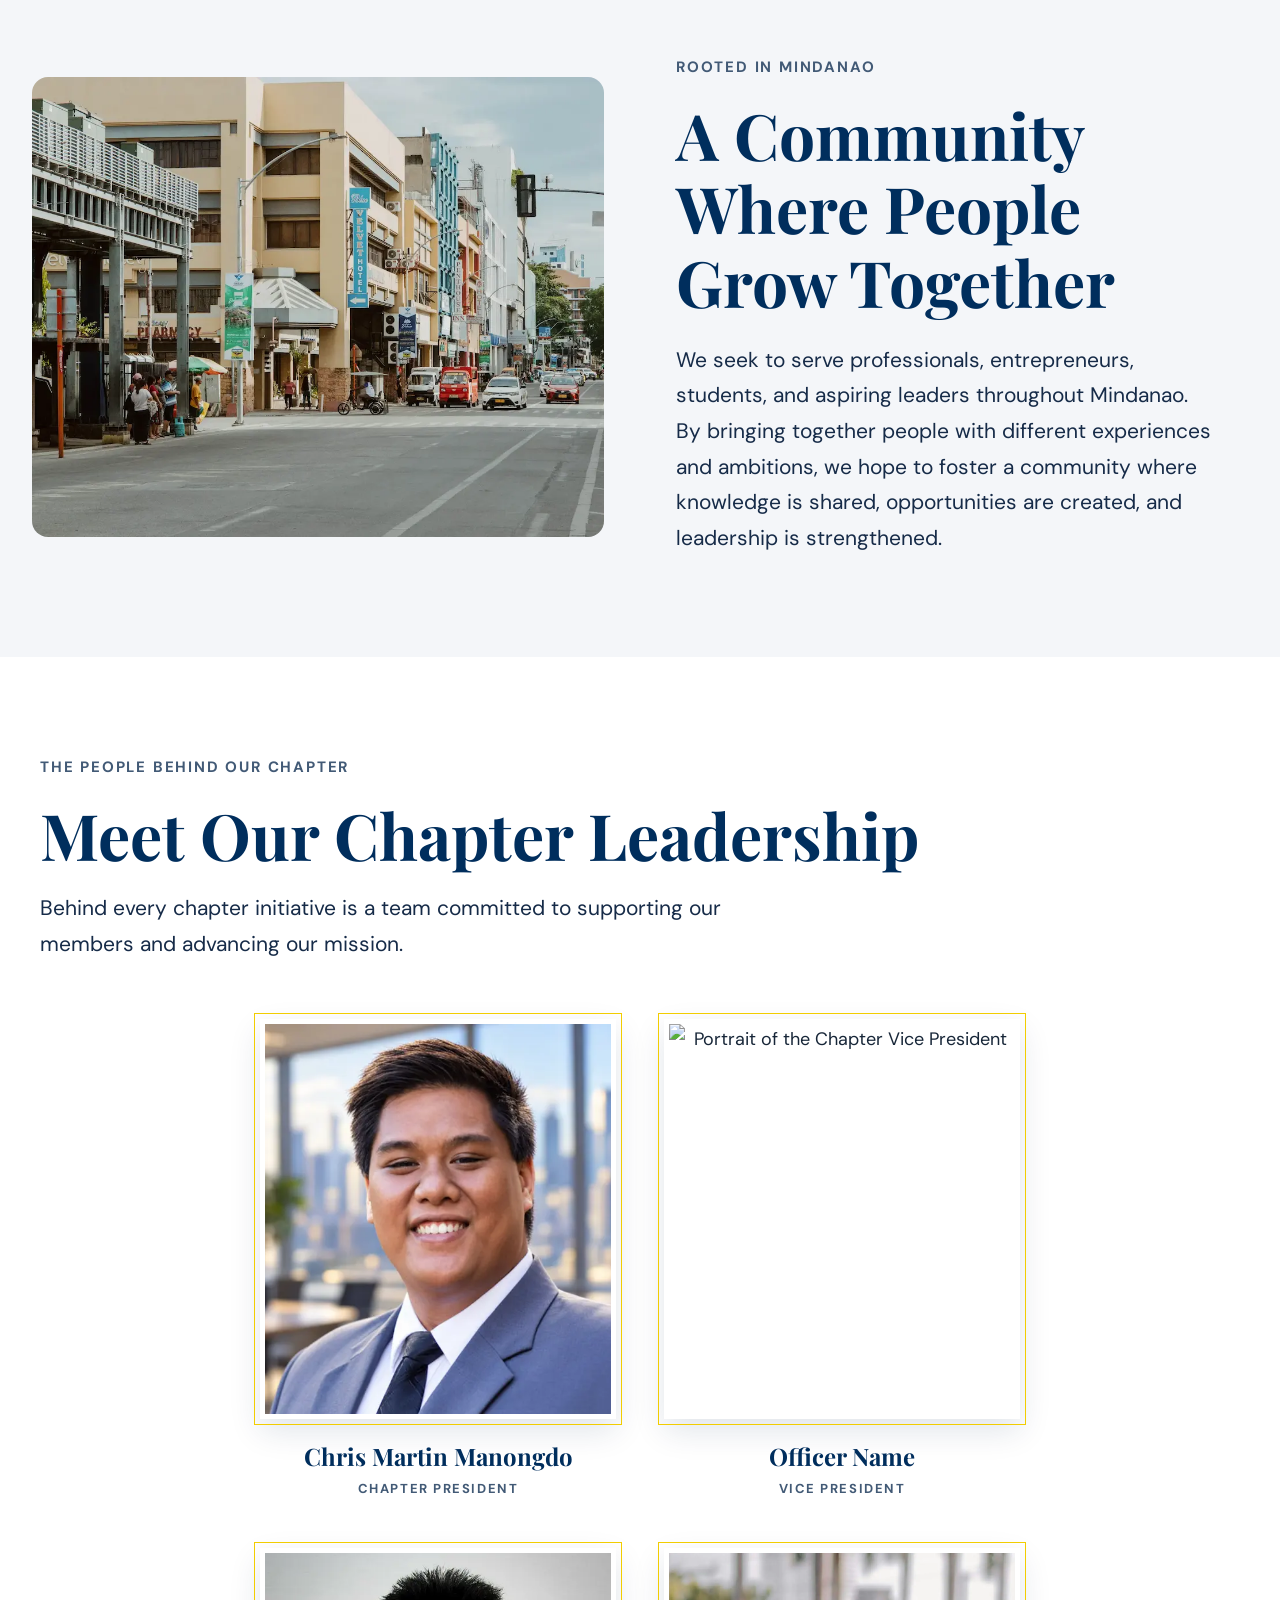
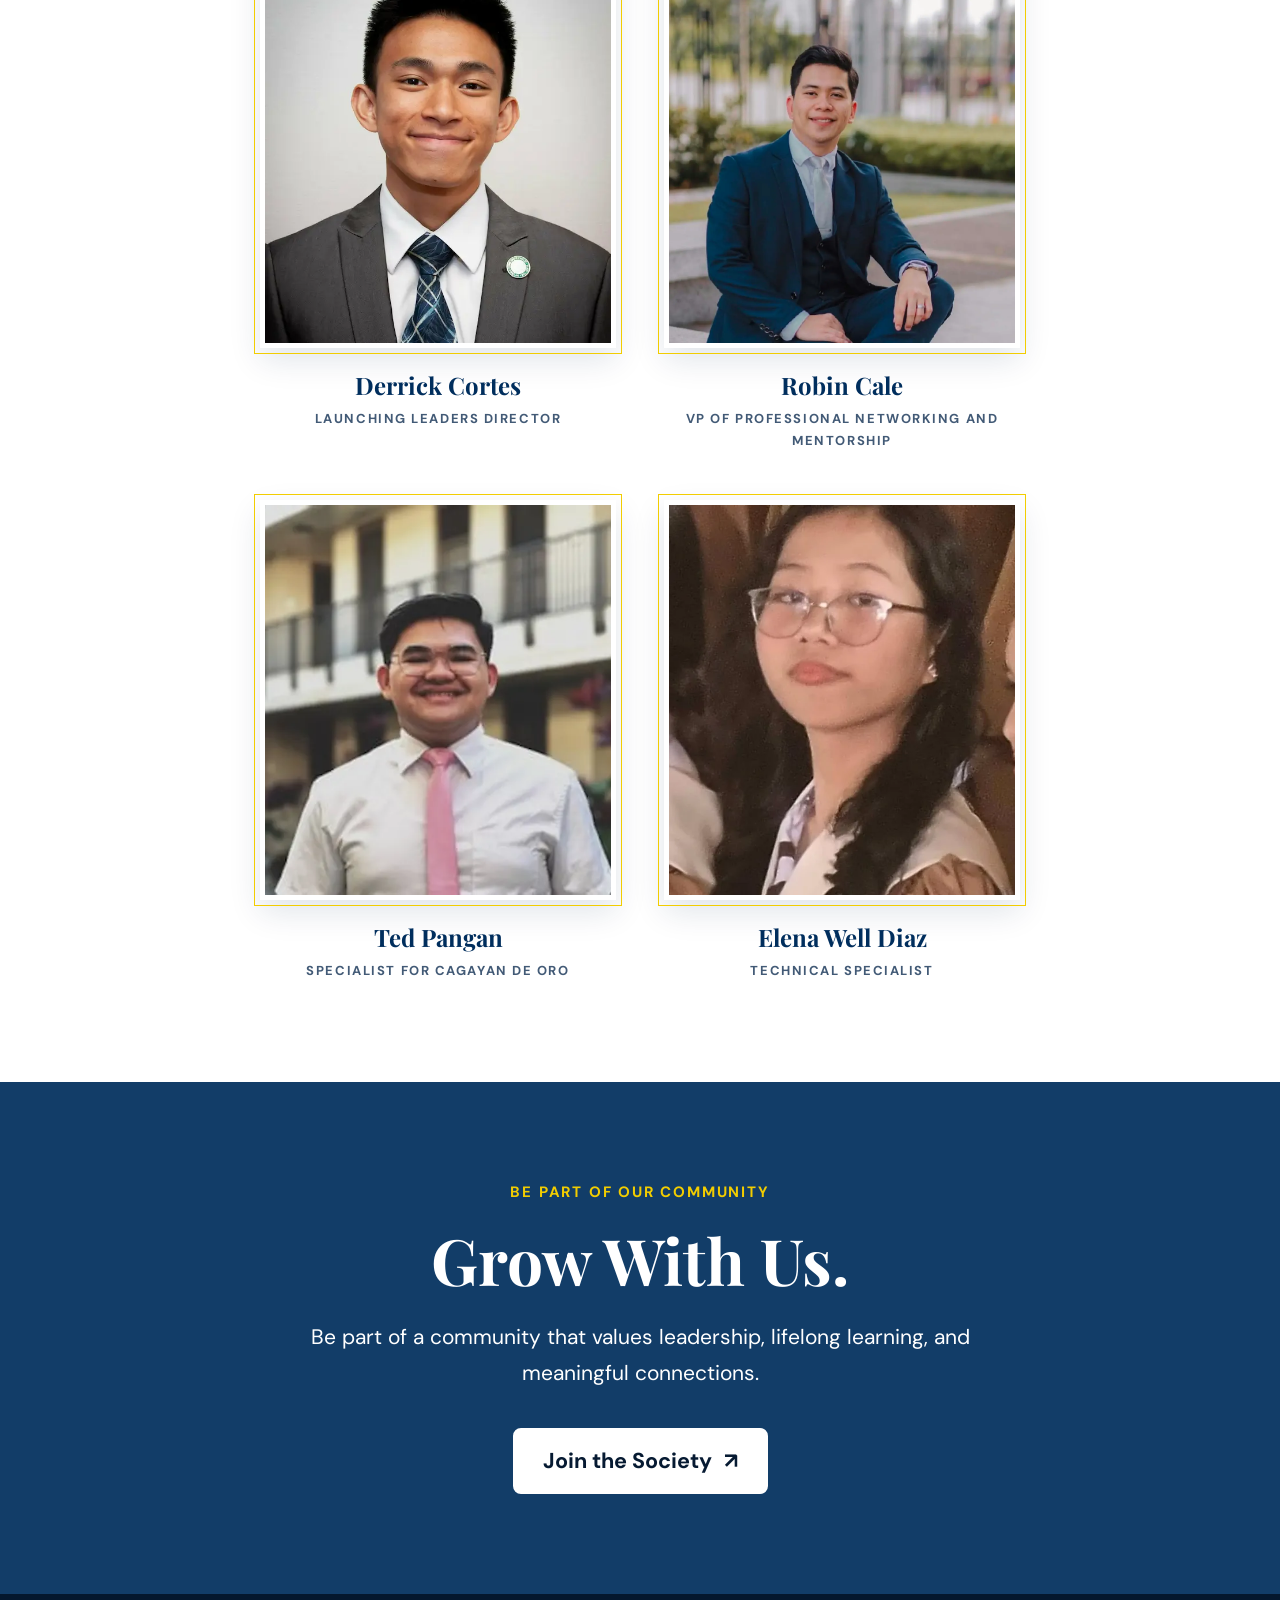
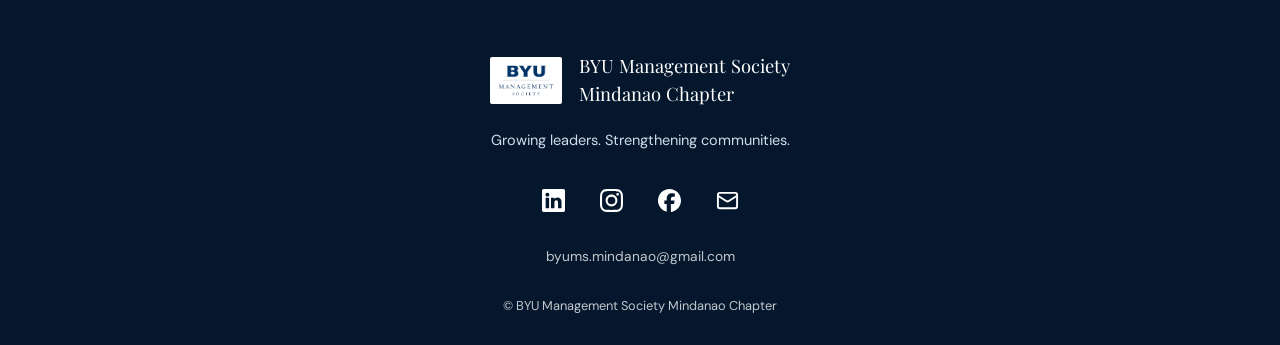
==== commit 41e22e8c: "Updated officer section | About Us page" ====
--- a/about.html
+++ b/about.html
@@ -296,6 +296,55 @@
 
                     <p class="officer-position">VICE PRESIDENT</p>
                 </article>
+                <article class="officer-card">
+                    <img
+                        src="assets/derrik-cortes.webp"
+                        alt="Portrait of the Launching Leaders Director"
+                        weight="600"
+                        height="750"
+                        loading="lazy"
+                    >
+                    <h3>Derrick Cortes</h3>
+                    <p class="officer-position">LAUNCHING LEADERS DIRECTOR</p>
+                </article>
+                <article class="officer-card">
+                    <img
+                       src="assets/robin-cale.webp"
+                       alt="Portrait of the VP of Professional Networking and Mentorship"
+                       weight="600"
+                       height="750"
+                       loading="lazy"
+                    >
+                    <h3>Robin Cale</h3>
+                    <p class="officer-position">VP OF PROFESSIONAL NETWORKING AND MENTORSHIP</p>
+
+                </article>
+
+                <article class="officer-card">
+                    <img
+                       src="assets/ted-pangan.webp"
+                       alt="Portrait of the Specialist for Cagayan De Oro"
+                       weight="600"
+                       height="750"
+                       loading="lazy"
+                    >
+                    <h3>Ted Pangan</h3>
+                    <p class="officer-position">SPECIALIST FOR CAGAYAN DE ORO</p>
+                </article>
+
+                <article class="officer-card">
+                    <img
+                       src="assets/elena-well.webp"
+                       alt="Portrait of the Technical Specialist"
+                       weight="600"
+                       height="750"
+                       loading="lazy"
+                    >
+                    <h3>Elena Well Diaz</h3>
+                    <p class="officer-position">TECHNICAL SPECIALIST</p>
+
+                </article>
+
 
             </div>
 
